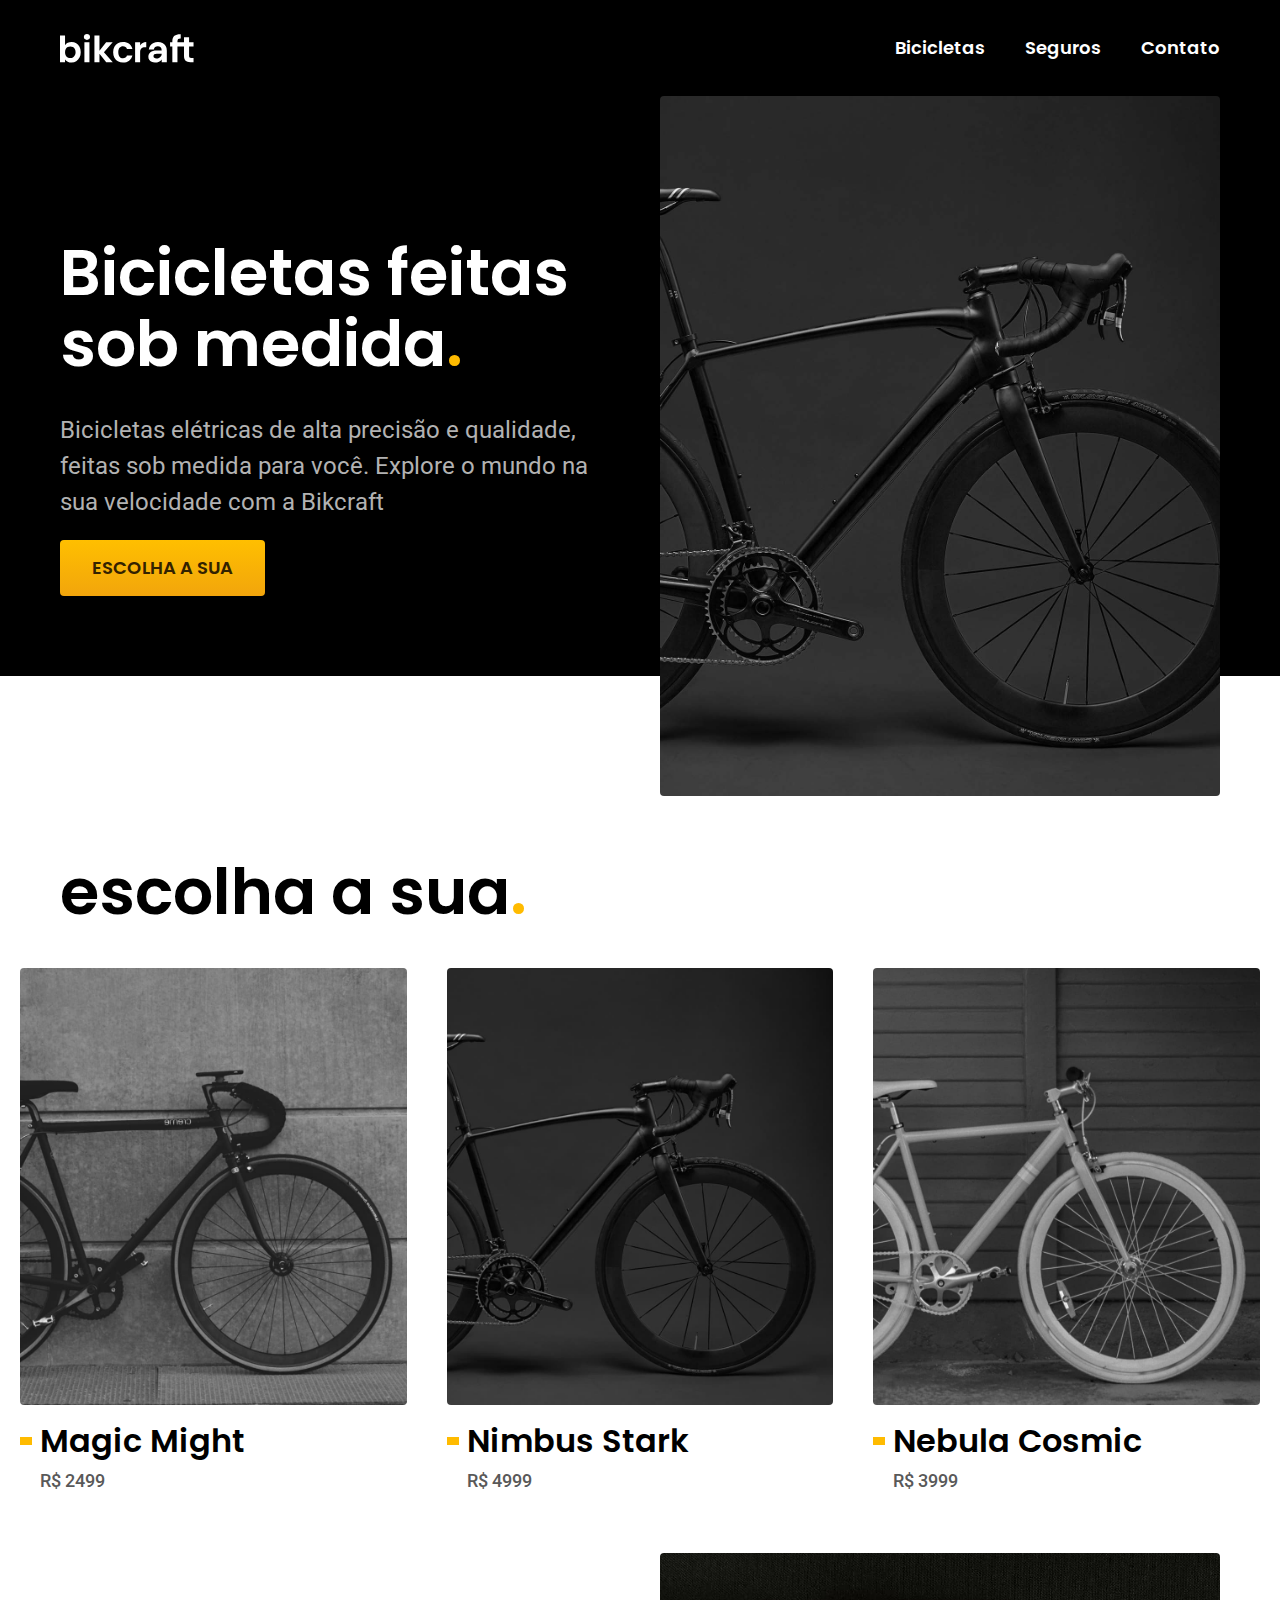
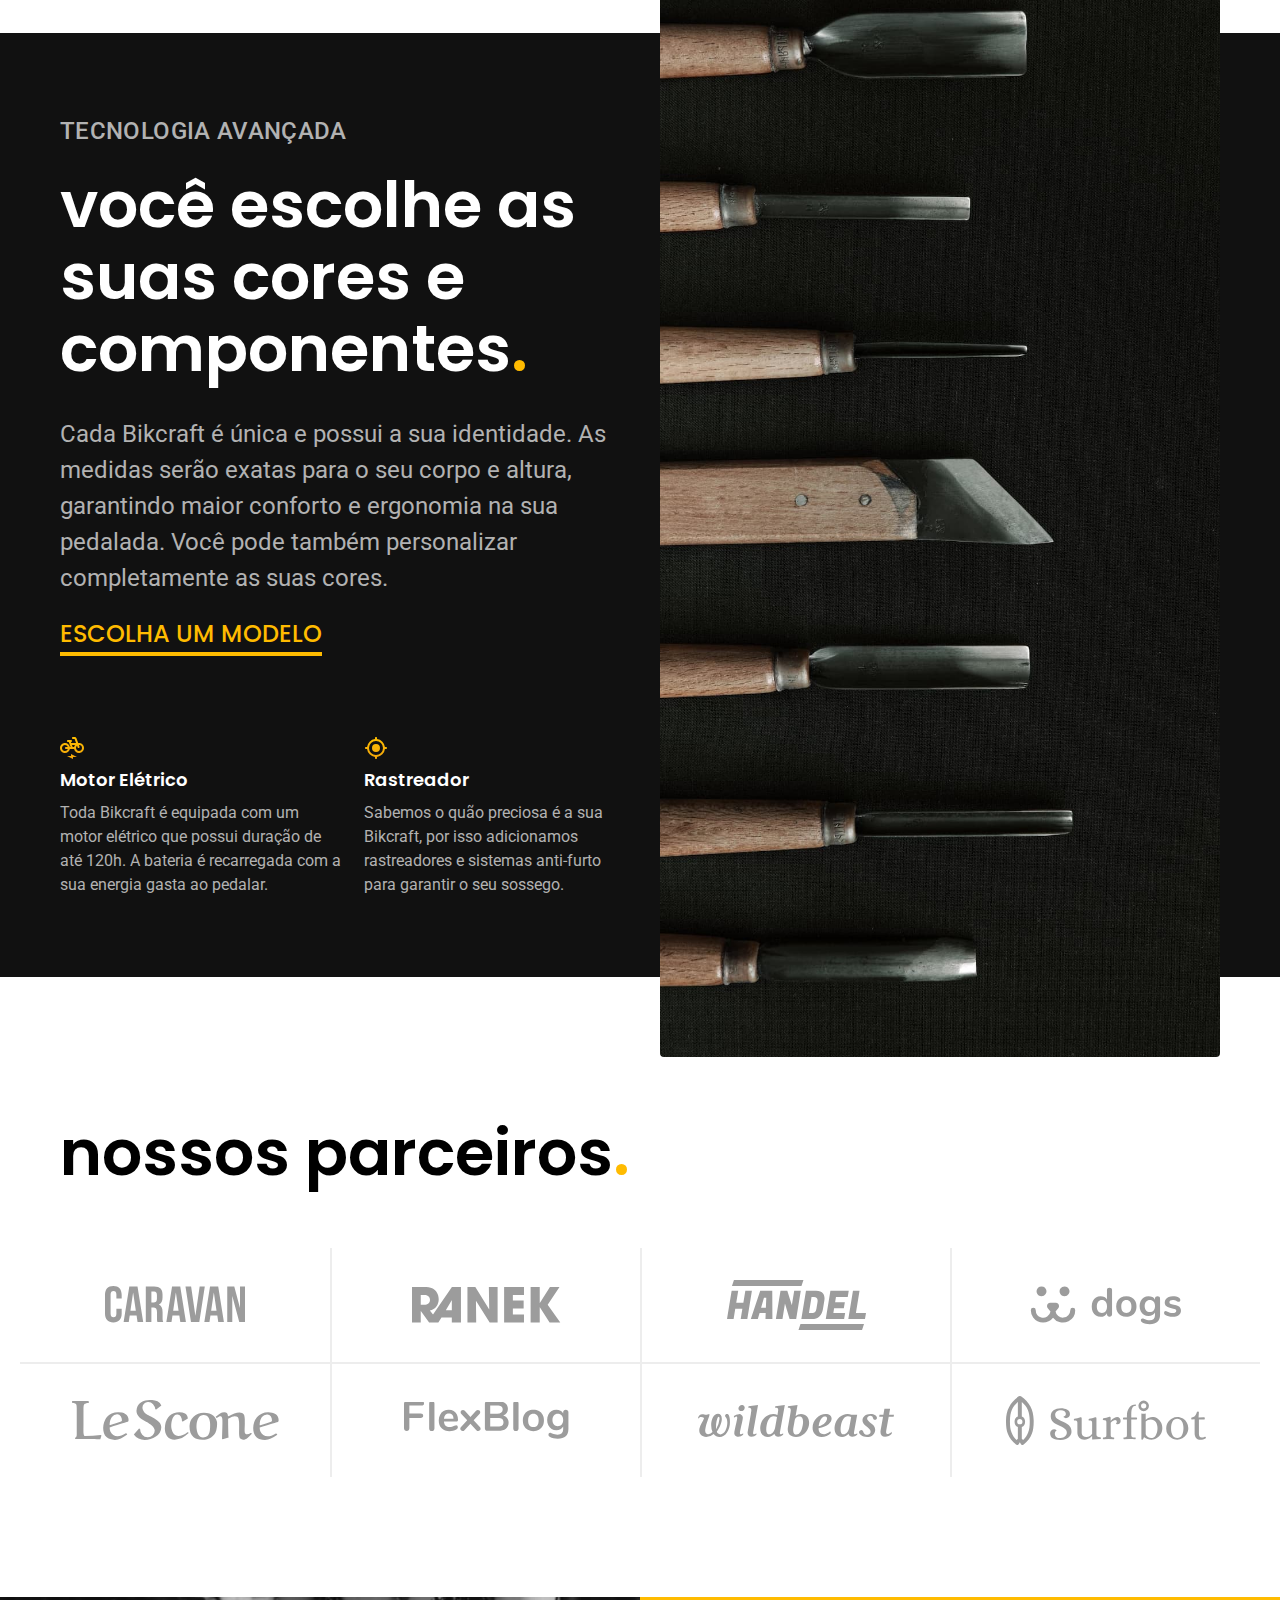
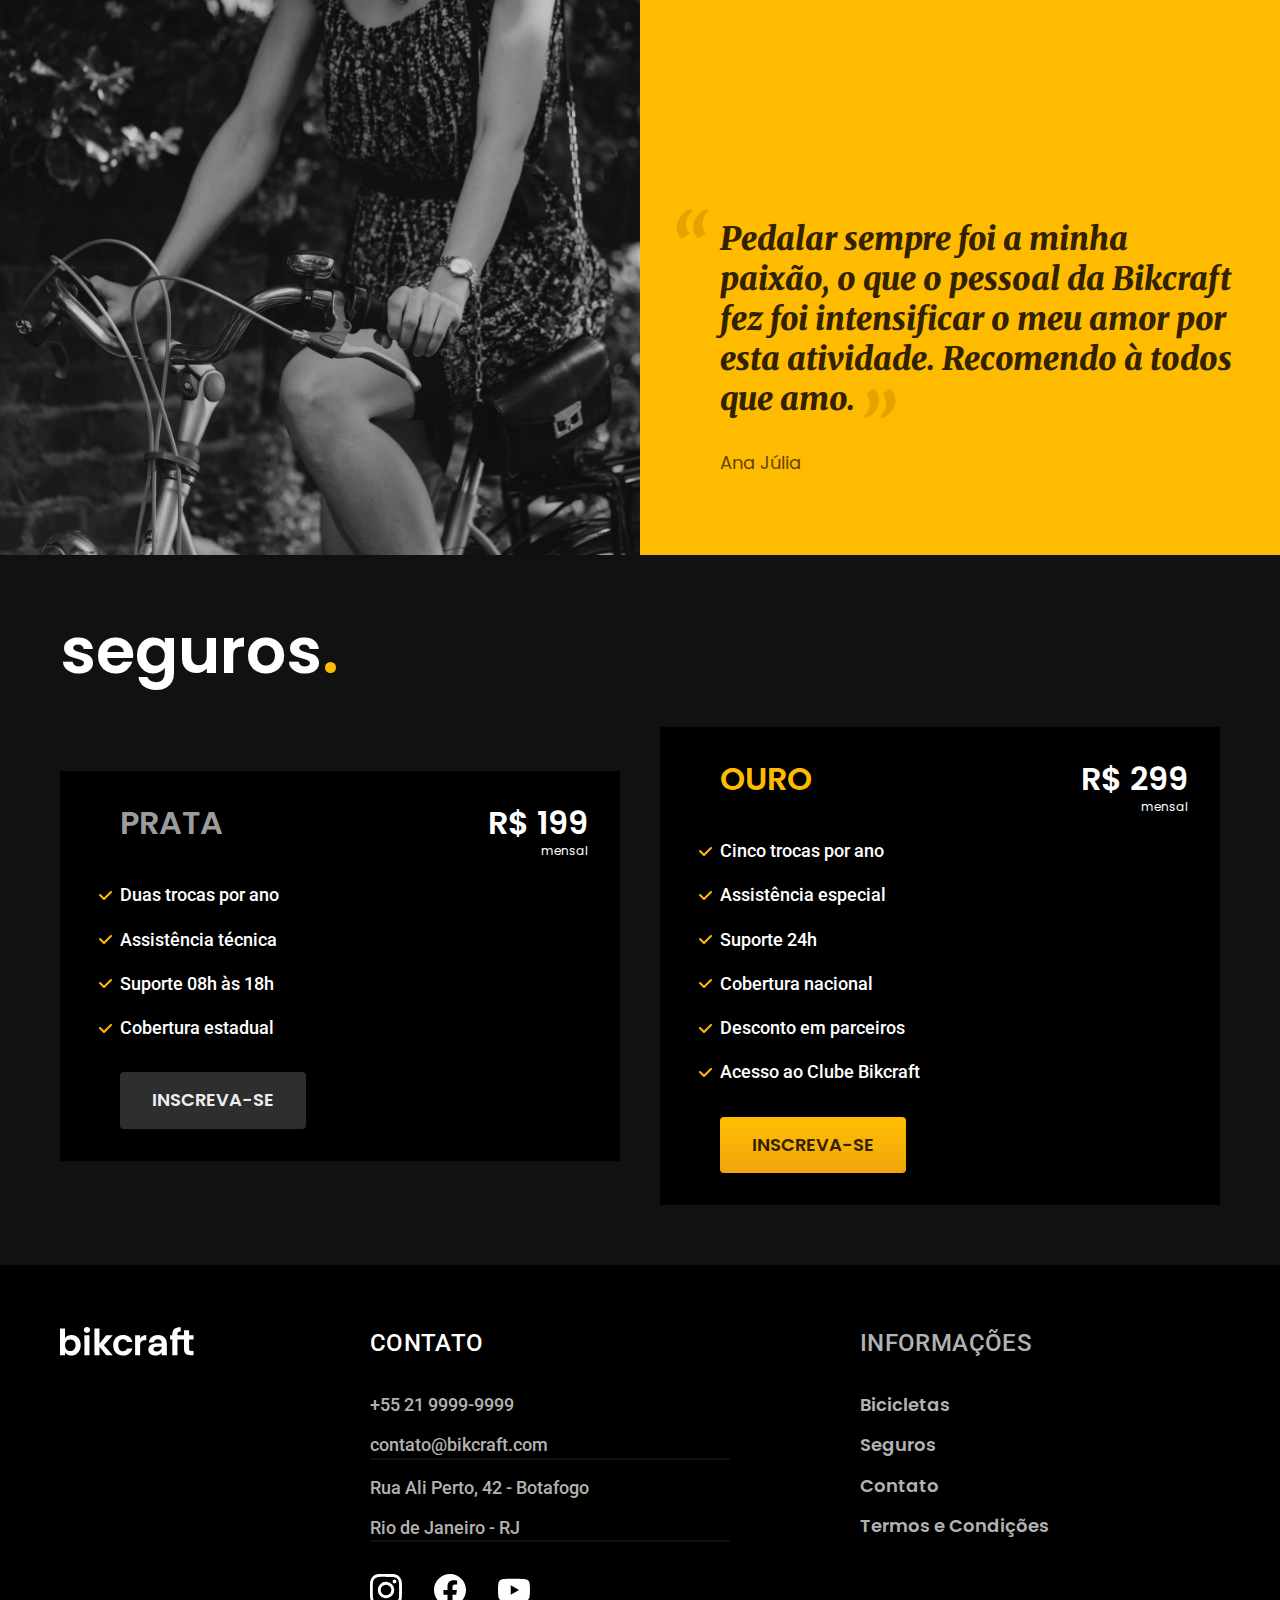
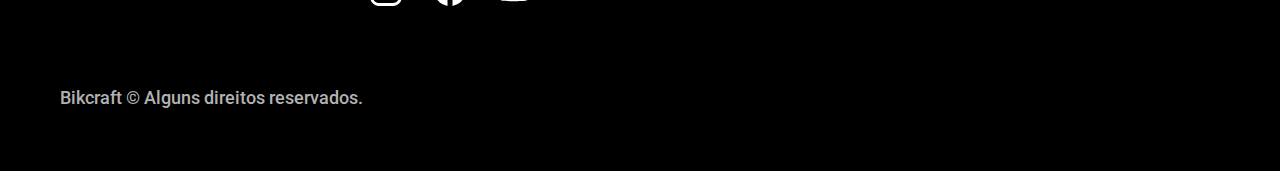
==== index.html @ 01db40fe "Add-footer" ====
<!DOCTYPE html>
<html lang="pt-br">
<head>
    <meta charset="UTF-8">
    <meta http-equiv="X-UA-Compatible" content="IE=edge">
    <meta name="viewport" content="width=device-width, initial-scale=1.0">
    
    <title>Bikcraft - Bicicletas Elétricas</title>

    <link rel="shortcut icon" href="favicon.svg" type="image/x-icon">

    <meta name="description" content="Bicicleta elétrica de alta presisão e qualidade, sob medida para o cliente. explore o mundo na sua velocidade com a Bikcraft">

    <link rel="stylesheet" href="./css/style.css">
    <link rel="stylesheet" href=".css/global/header.css">

    <link rel="preconnect" href="https://fonts.googleapis.com">
    <link rel="preconnect" href="https://fonts.gstatic.com" crossorigin>
    <link href="https://fonts.googleapis.com/css2?family=Merriweather:ital,wght@1,900&family=Poppins:wght@400;600&family=Roboto:wght@400;500&display=swap" rel="stylesheet">

    <link rel="preconnect" href="https://fonts.googleapis.com">
    <link rel="preconnect" href="https://fonts.gstatic.com" crossorigin>
    <link href="https://fonts.googleapis.com/css2?family=Roboto:wght@400;500&display=swap" rel="stylesheet">
</head>
<body>
    <header class="header-bg">
        <div class="header container">
            <a href="./"><img src="img/bikcraft.svg" alt="Bikcraft"></a>
            <nav aria-label="primary">
                <ul class="header-menu font-1-m">
                    <li><a href="#">Bicicletas</a></li>
                    <li><a href="#">Seguros</a></li>
                    <li><a href="#">Contato</a></li>
                </ul>
            </nav>
        </div>
    </header>
    <main class="introduction-bg">
        <div class="introduction container">
            <div class="introduction-content">
                <h1 class="font-1-xxl">Bicicletas feitas sob medida<span>.</span></h1>
                <p class="font-2-l">Bicicletas elétricas de alta precisão e qualidade, feitas sob medida para você. Explore o mundo na sua velocidade com a Bikcraft</p>
                <a class="button" href="#">Escolha a sua</a>
            </div>
            <div class="introduction-img">
                <img src="./img/fotos/introducao.jpg" alt="bicicleta elétrica">
            </div>
        </div>
    </main>

    <article class="bike">
        <h2 class="font-1-xxl container">escolha a sua<span>.</span></h2>

        <ul class="bike-list">
            <li>
                <a href="./bike/magic.html">
                    <img src="./img/bicicletas/magic-home.jpg" alt="Bicicleta preta">
                    <h3 class="font-1-xl">Magic Might</h3>
                    <span class="font-2-m">R$ 2499</span>
                </a>
            </li>
            <li>
                <a href="./bike/nimbus.html">
                    <img src="./img/bicicletas/nimbus-home.jpg" alt="Bicicleta preta">
                    <h3 class="font-1-xl">Nimbus Stark</h3>
                    <span class="font-2-m">R$ 4999</span>
                </a>
            </li>
            <li>
                <a href="./bike/nebula.html">
                    <img src="./img/bicicletas/nebula-home.jpg" alt="Bicicleta preta">
                    <h3 class="font-1-xl">Nebula Cosmic</h3>
                    <span class="font-2-m">R$ 3999</span>
                </a>
            </li>

        </ul>
    </article>

    <article class="technology-bg">
        <div class="technology container">
            <div class="technology-content">
                <span class="font-2-l-b">TECNOLOGIA AVANÇADA</span>
               
                <h2 class="font-1-xxl">você escolhe as suas cores e componentes<span>.</span></h2>
               
                <p class="font-2-l">Cada Bikcraft é única e possui a sua identidade. As medidas serão exatas para o seu corpo e altura, garantindo maior conforto e ergonomia na sua pedalada. Você pode também personalizar completamente as suas cores.</p>
                
                <a  class="link" href="./bike.html">ESCOLHA UM MODELO</a>
            
                
                <div class="technology-advantages">
                    
                    <div>
                        <img src="img/icones/eletrica.svg" alt="">
                        <h3 class="font-1-m">Motor Elétrico</h3>
                        <p class="font-2-s">Toda Bikcraft é equipada com um motor elétrico que possui duração de até 120h. A bateria é recarregada com a sua energia gasta ao pedalar.</p>
                    </div>
                    <div>
                        <img src="img/icones/rastreador.svg" alt="">
                        <h3 class="font-1-m">Rastreador</h3>
                        <p class="font-2-s">Sabemos o quão preciosa é a sua Bikcraft, por isso adicionamos rastreadores e sistemas anti-furto para garantir o seu sossego.</p>
                    </div>
                    
                </div>
                
            </div>

            <div class="technology-img">
                 <img src="./img/fotos/tecnologia.jpg" alt="">
            </div>
        </div>
    </article>

    <section class="partnerships">
        <h2 class="font-1-xxl container">nossos parceiros<span>.</span></h2>
        <ul>
            <li><img src="img/parceiros/caravan.svg" alt="caravan"></li>
            <li><img src="img/parceiros/ranek.svg" alt="ranek"></li>
            <li><img src="img/parceiros/handel.svg" alt="handel"></li>
            <li><img src="img/parceiros/dogs.svg" alt="dogs"></li>
            <li><img src="img/parceiros/lescone.svg" alt="lescone"></li>
            <li><img src="img/parceiros/flexblog.svg" alt="flexblog"></li>
            <li><img src="img/parceiros/wildbeast.svg" alt="wildbeast"></li>
            <li><img src="img/parceiros/surfbot.svg" alt="surfbot"></li>
        </ul>
    </section>

    <section class="testemonial">
        <div class="testemonial-img">
            <img src="./img/fotos/depoimento.jpg" alt="pessoa pedalando uma bicicleta bikcraft">
        </div>
        <div class="testemonial-content">
            <blockquote class="font-1-xl">
                <p>Pedalar sempre foi a minha paixão, o que o pessoal da Bikcraft fez foi intensificar o meu amor por esta atividade. Recomendo à todos que amo.</p>
            </blockquote>
            <span class="font-1-m-b">Ana Júlia</span>
        </div>
    </section>

    <article class="insurance-bg">
        <div class="container insurance">
            <h2 class="font-1-xxl ">seguros<span>.</span></h2>
            <div class="insurance-items">
                <h3 class="font-1-xl">PRATA</h3>
                <span class="font-1-xl">R$ 199 <span class="span-monthly font-1-xs">mensal</span></span>
                
                <ul class="font-2-m">
                    <li>Duas trocas por ano</li>
                    <li>Assistência técnica</li>
                    <li>Suporte 08h às 18h</li>
                    <li>Cobertura estadual</li>
                </ul>
                <a class="button secondary" href="./orcamento.html">INSCREVA-SE</a>
            </div>
            <div class="insurance-items">
                <h3 class="font-1-xl gold">OURO</h3>
                <span class="font-1-xl">R$ 299 <span class="span-monthly font-1-xs">mensal</span></span>
                
                <ul class="font-2-m">
                    <li>Cinco trocas por ano</li>
                    <li>Assistência especial</li>
                    <li>Suporte 24h</li>
                    <li>Cobertura nacional</li>
                    <li>Desconto em parceiros</li>
                    <li>Acesso ao Clube Bikcraft</li>
                </ul>
                <a class="button" href="./orcamento.html">INSCREVA-SE</a>
            </div>
        </div>
    </article>

    <footer class="footer-bg">
        <div class="footer container">
            <img src="./img/bikcraft.svg" alt="bikcraft">
       
            <div class="footer-contact">
                <h3 class="font-2-l-b">CONTATO</h3>
                <ul class="font-2-m">
                    <li><a href="tel:+55 21 9999-9999">+55 21 9999-9999</a></li>
                    <li><a href="mailto">contato@bikcraft.com</a></li>
                    <li>Rua Ali Perto, 42 - Botafogo</li>
                    <li>Rio de Janeiro - RJ</li>
                </ul>
                <div class="footer-networks">
                    <a href="./">
                        <img src="./img/redes/instagram.svg" alt="instagram">
                    </a>
                    <a href="./">
                        <img src="./img/redes/facebook.svg" alt="facebook">
                    </a>
                    <a href="./">
                        <img src="./img/redes/youtube.svg" alt="youtube">
                    </a>
                </div>
            </div>
            <div class="footer-information">
                <h3 class="font-2-l-b">INFORMAÇÕES</h3>
                <nav>
                    <ul class="font-1-m">
                        <li><a href="#">Bicicletas</a></li>
                        <li><a href="#">Seguros</a></li>
                        <li><a href="#">Contato</a></li>
                        <li><a href="#">Termos e Condições</a></li>
                    </ul>
                </nav>
            </div>
            <p class="font-2-m">Bikcraft © Alguns direitos reservados.</p>
        </div>
    </footer>
</body>
</html>
---- css/style.css ----
/*global*/
@import './global/global.css';
@import './global/header.css';
@import './global/footer.css';


/*utilities*/
@import './utilities/components.css';
@import './utilities/typography.css';
@import './utilities/color.css';

/*Home*/
@import './home/introduction.css';
@import './home/technology.css';
@import './home/partnerships.css';
@import './home/testemonial.css';

/*Bike list*/
@import './bike/bike-list.css';

/*Seguros*/
@import './insurance/insurance.css';
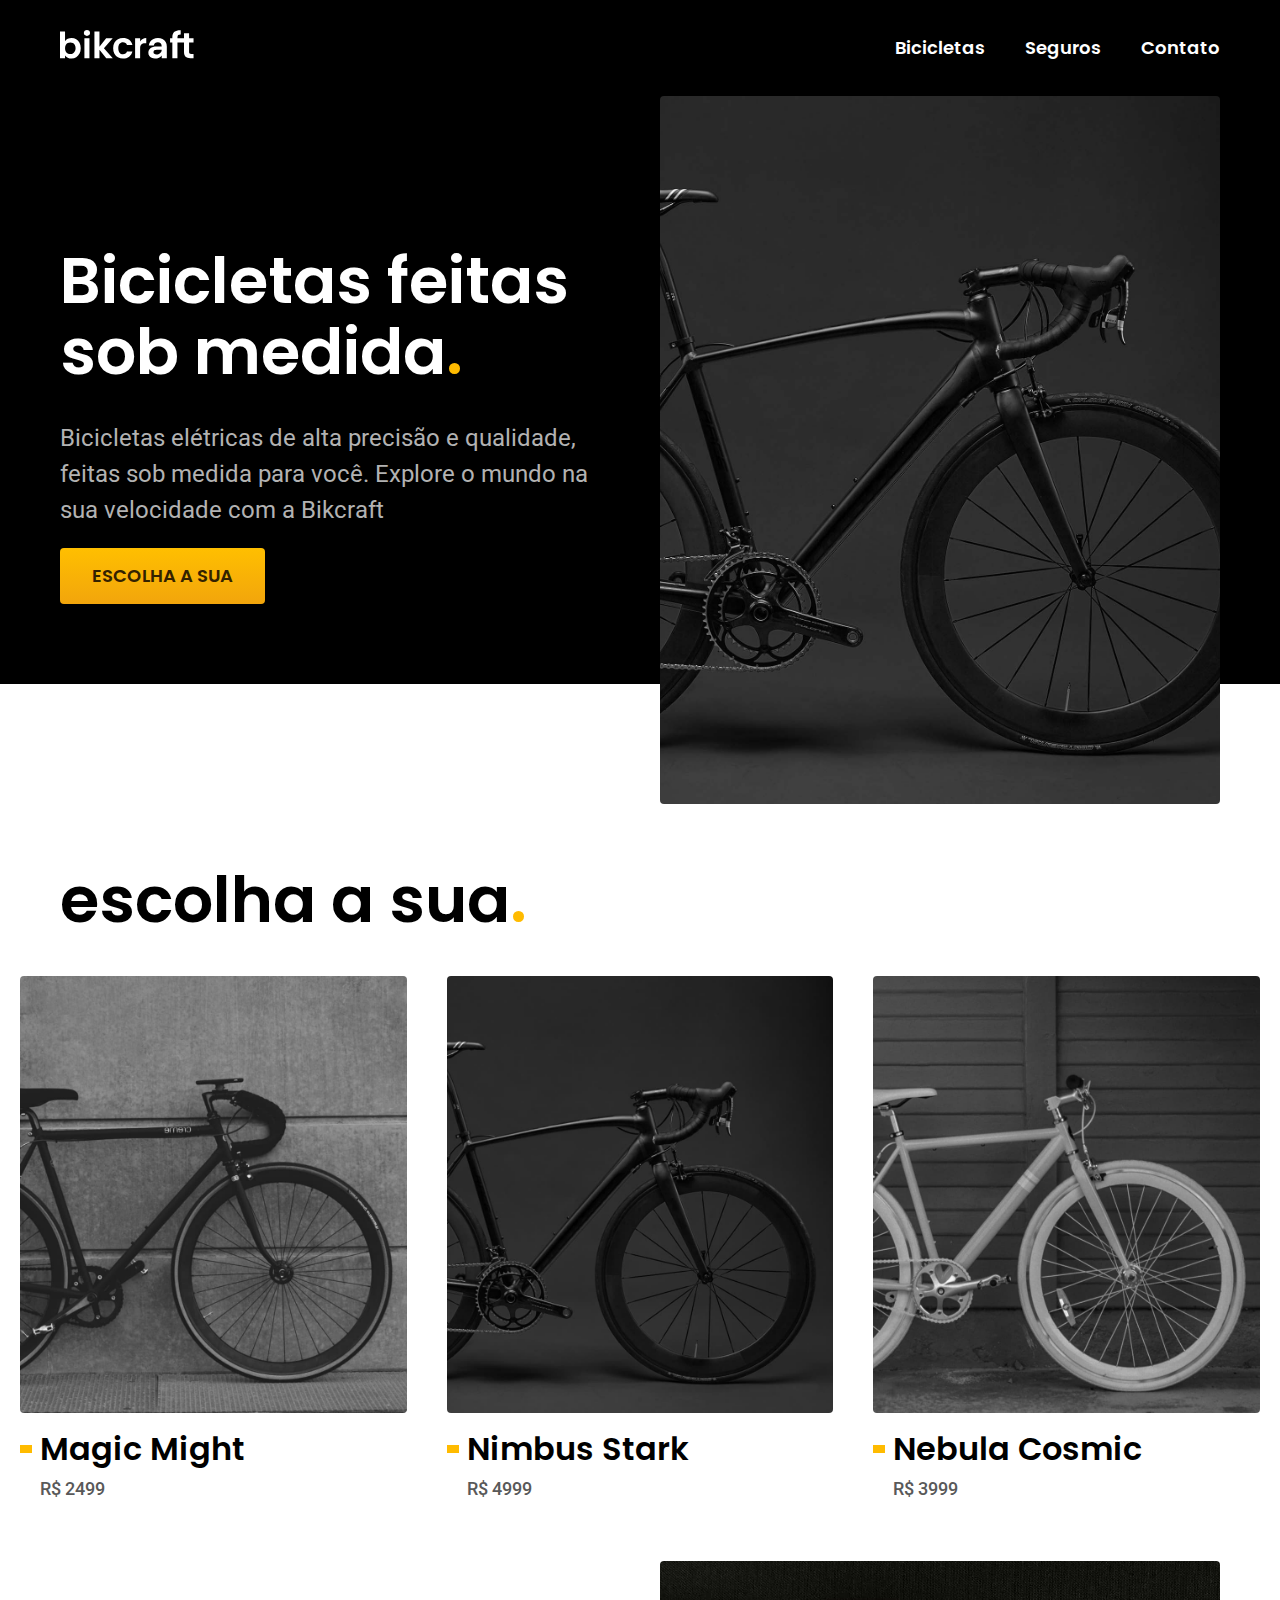
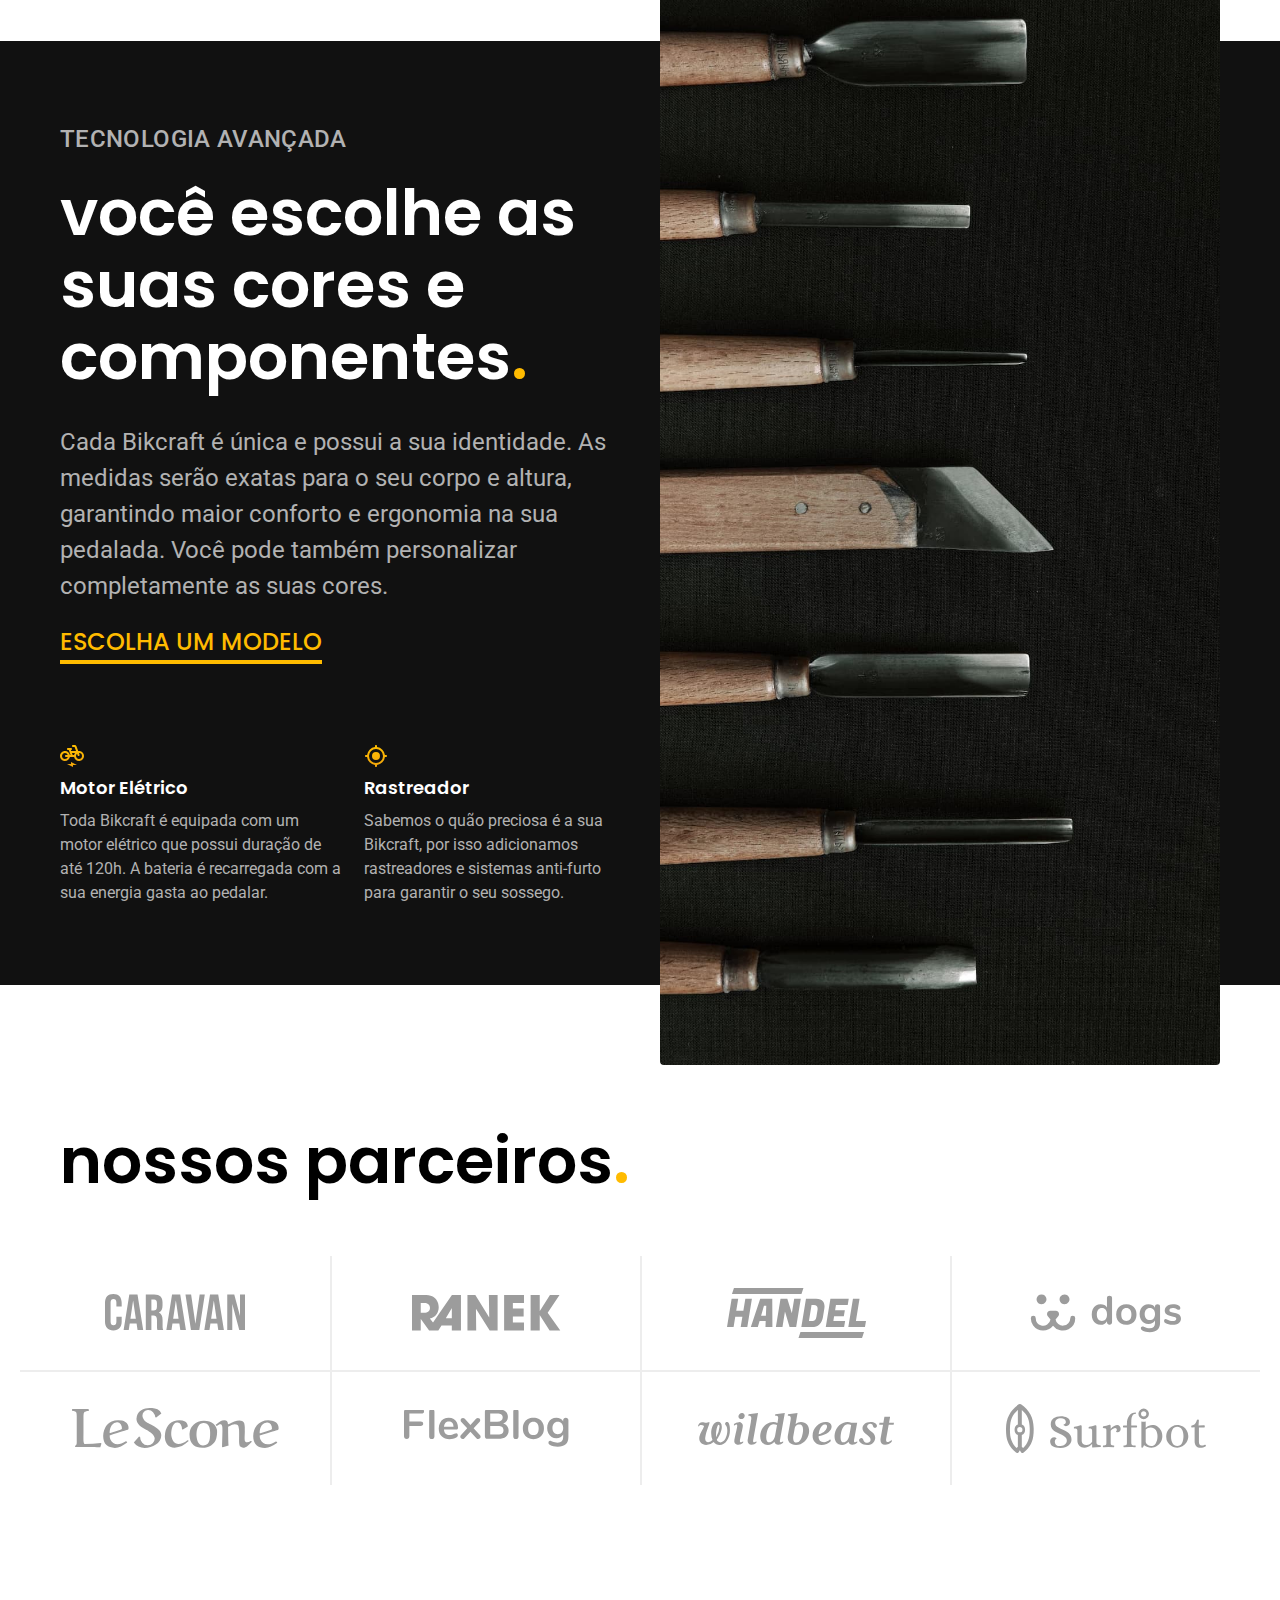
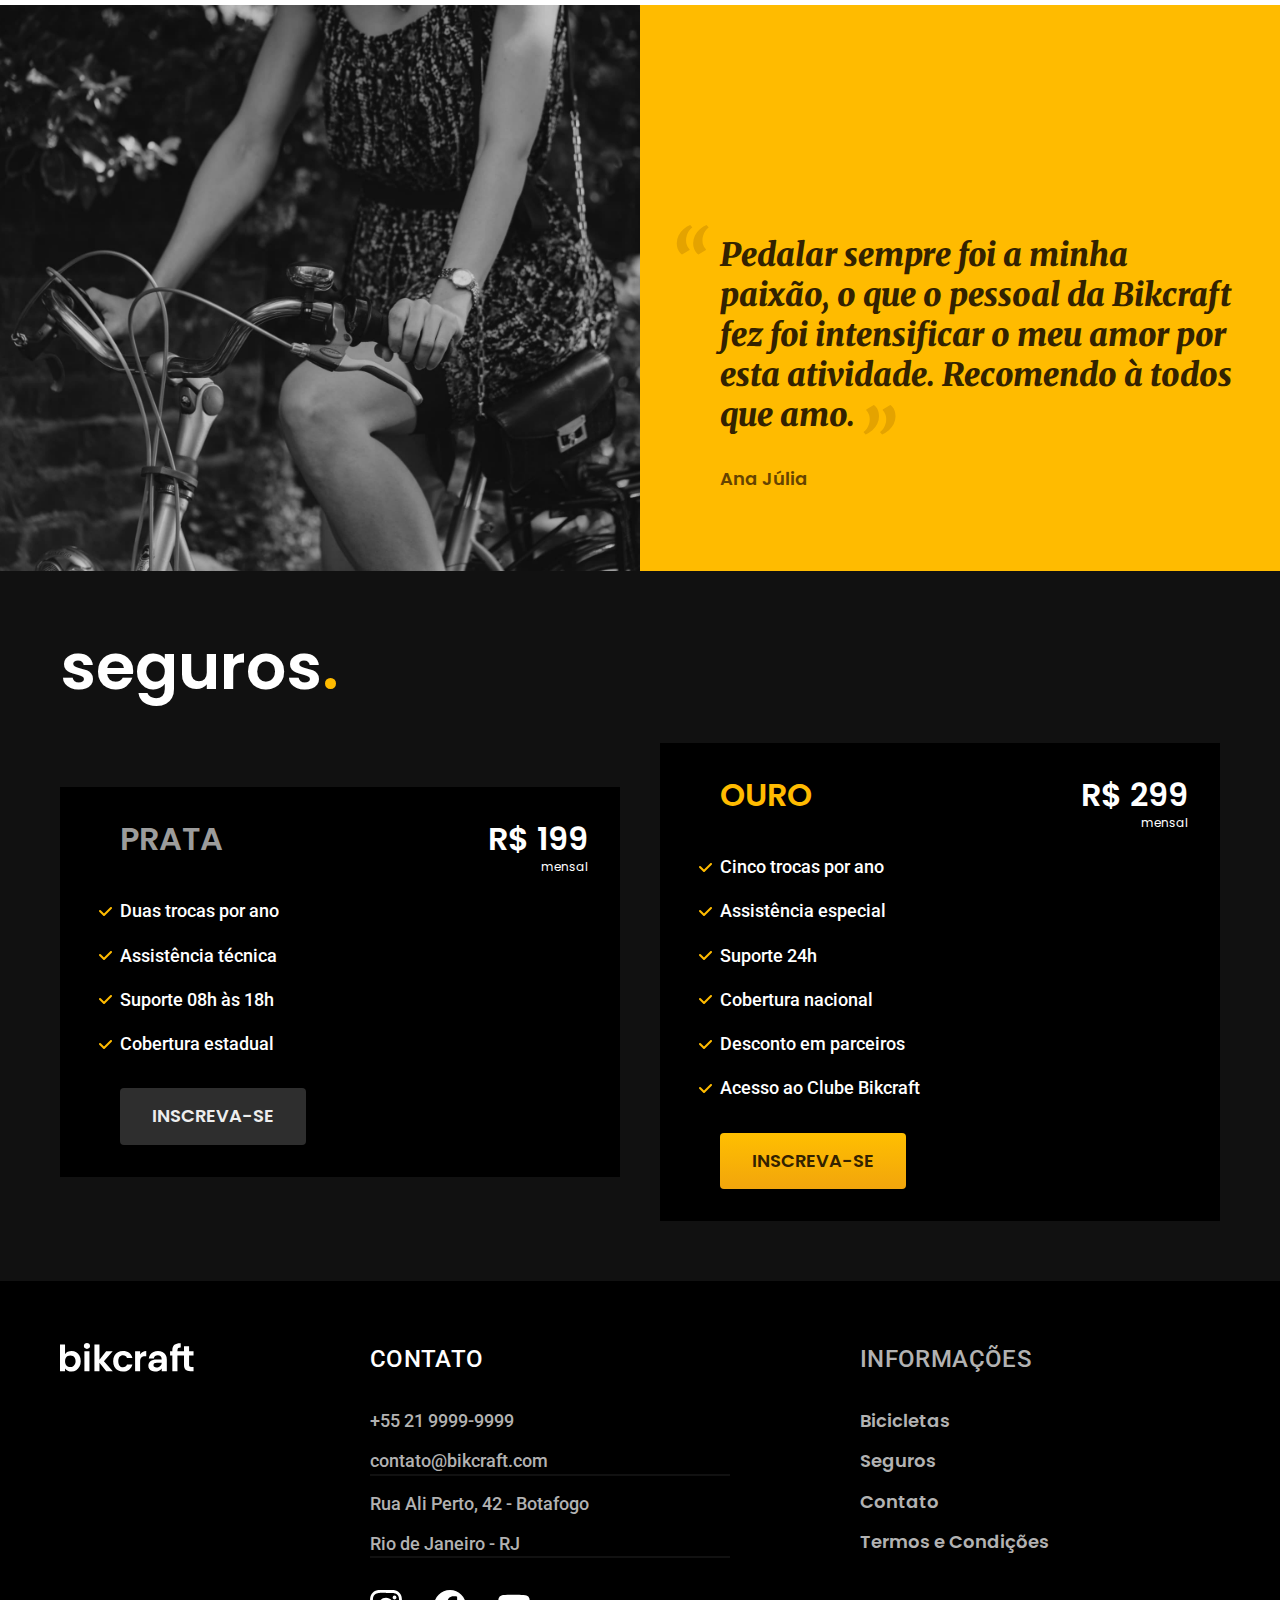
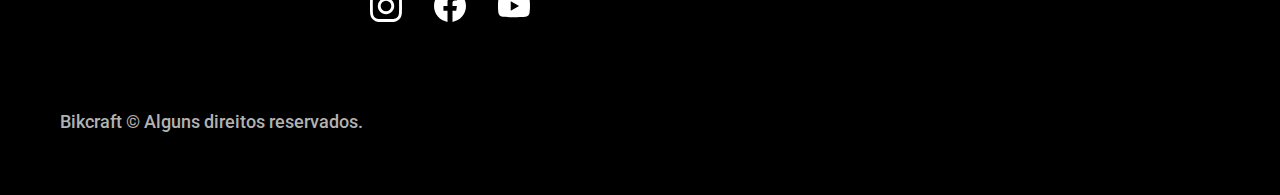
==== commit 5ab4c794: "Add-page-insurance" ====
--- a/index.html
+++ b/index.html
@@ -28,8 +28,8 @@
             <a href="./"><img src="img/bikcraft.svg" alt="Bikcraft"></a>
             <nav aria-label="primary">
                 <ul class="header-menu font-1-m">
-                    <li><a href="#">Bicicletas</a></li>
-                    <li><a href="#">Seguros</a></li>
+                    <li><a href="./bikes.html">Bicicletas</a></li>
+                    <li><a href="./insurance.html">Seguros</a></li>
                     <li><a href="#">Contato</a></li>
                 </ul>
             </nav>
@@ -198,10 +198,10 @@
                 <h3 class="font-2-l-b">INFORMAÇÕES</h3>
                 <nav>
                     <ul class="font-1-m">
-                        <li><a href="#">Bicicletas</a></li>
-                        <li><a href="#">Seguros</a></li>
+                        <li><a href="./bikes.html">Bicicletas</a></li>
+                        <li><a href="./insurance.html">Seguros</a></li>
                         <li><a href="#">Contato</a></li>
-                        <li><a href="#">Termos e Condições</a></li>
+                        <li><a href="./terms.html">Termos e Condições</a></li>
                     </ul>
                 </nav>
             </div>
--- a/css/style.css
+++ b/css/style.css
@@ -17,6 +17,12 @@
 
 /*Bike list*/
 @import './bike/bike-list.css';
+@import './bike/bikes.css';
 
 /*Seguros*/
-@import './insurance/insurance.css';+@import './insurance/insurance.css';
+@import './insurance/benefits.css';
+@import './insurance/questions.css';
+
+/*Termos e condições*/
+@import './terms/terms.css';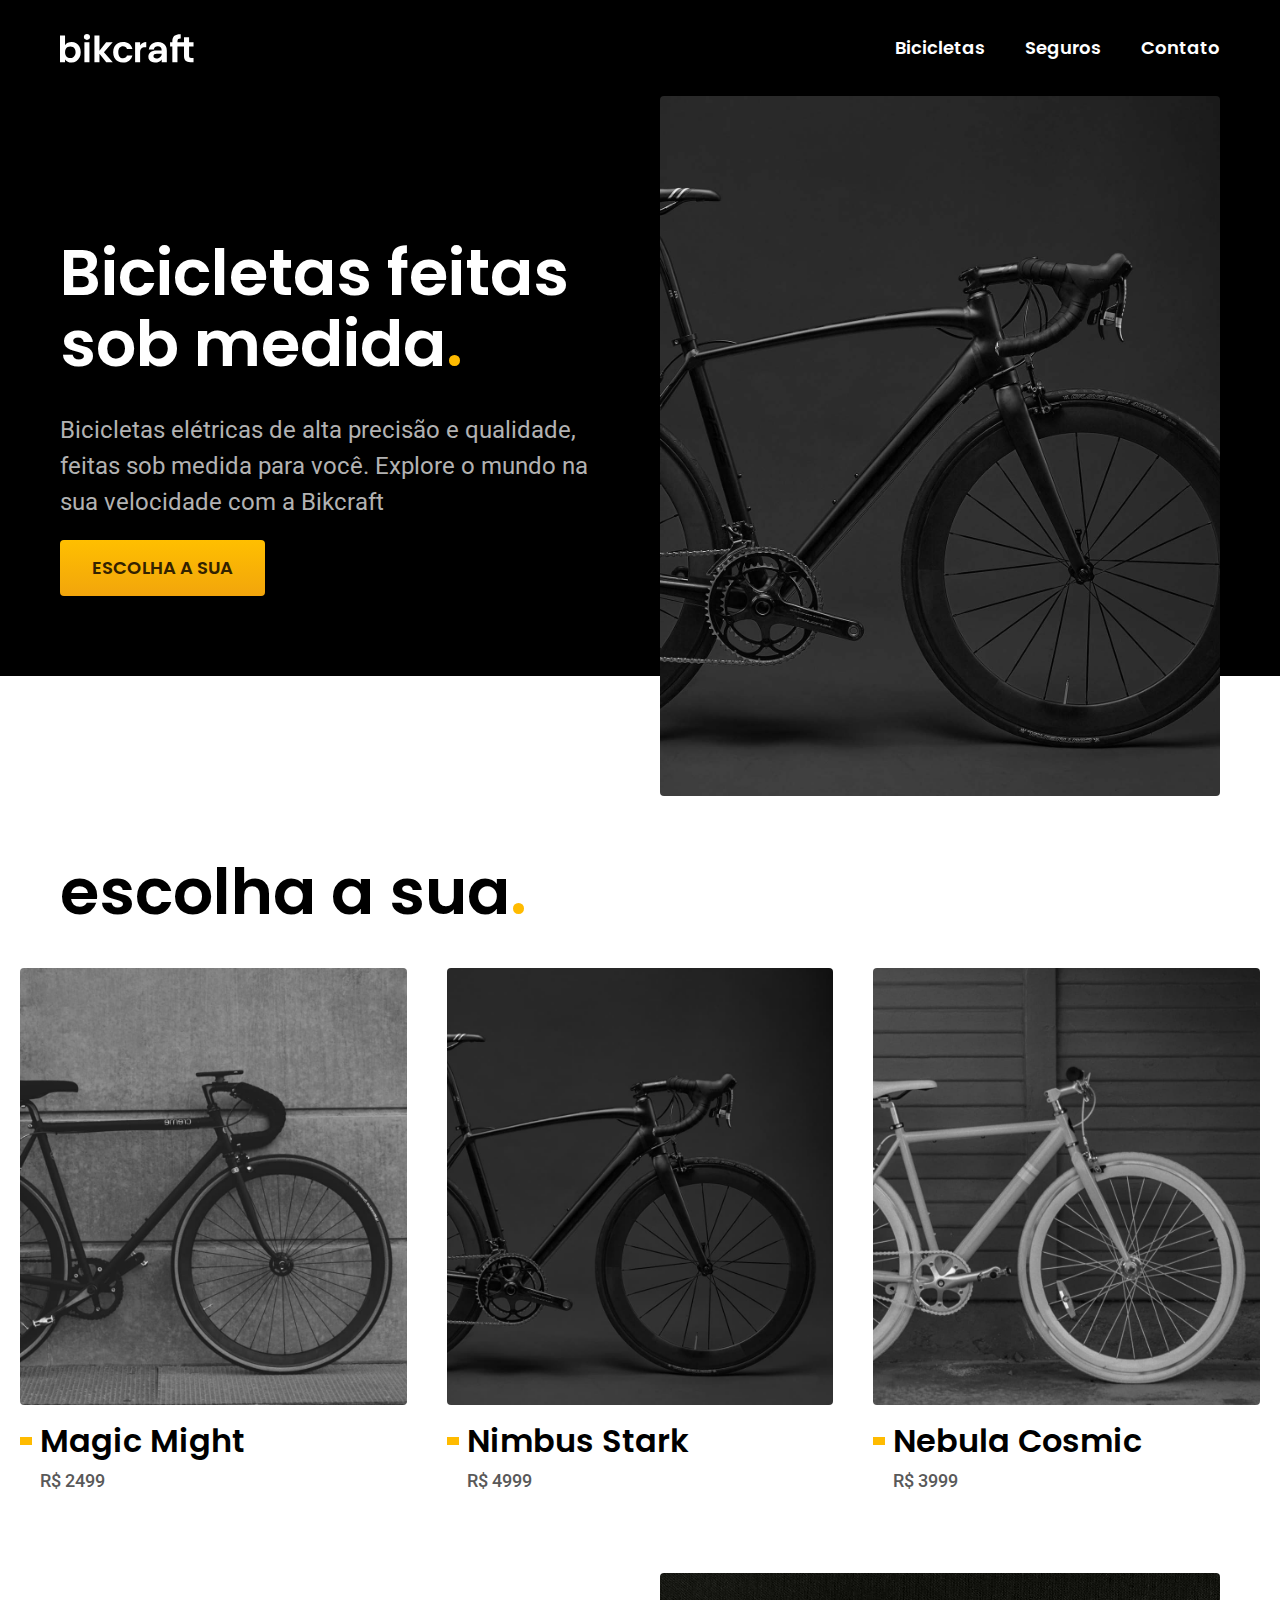
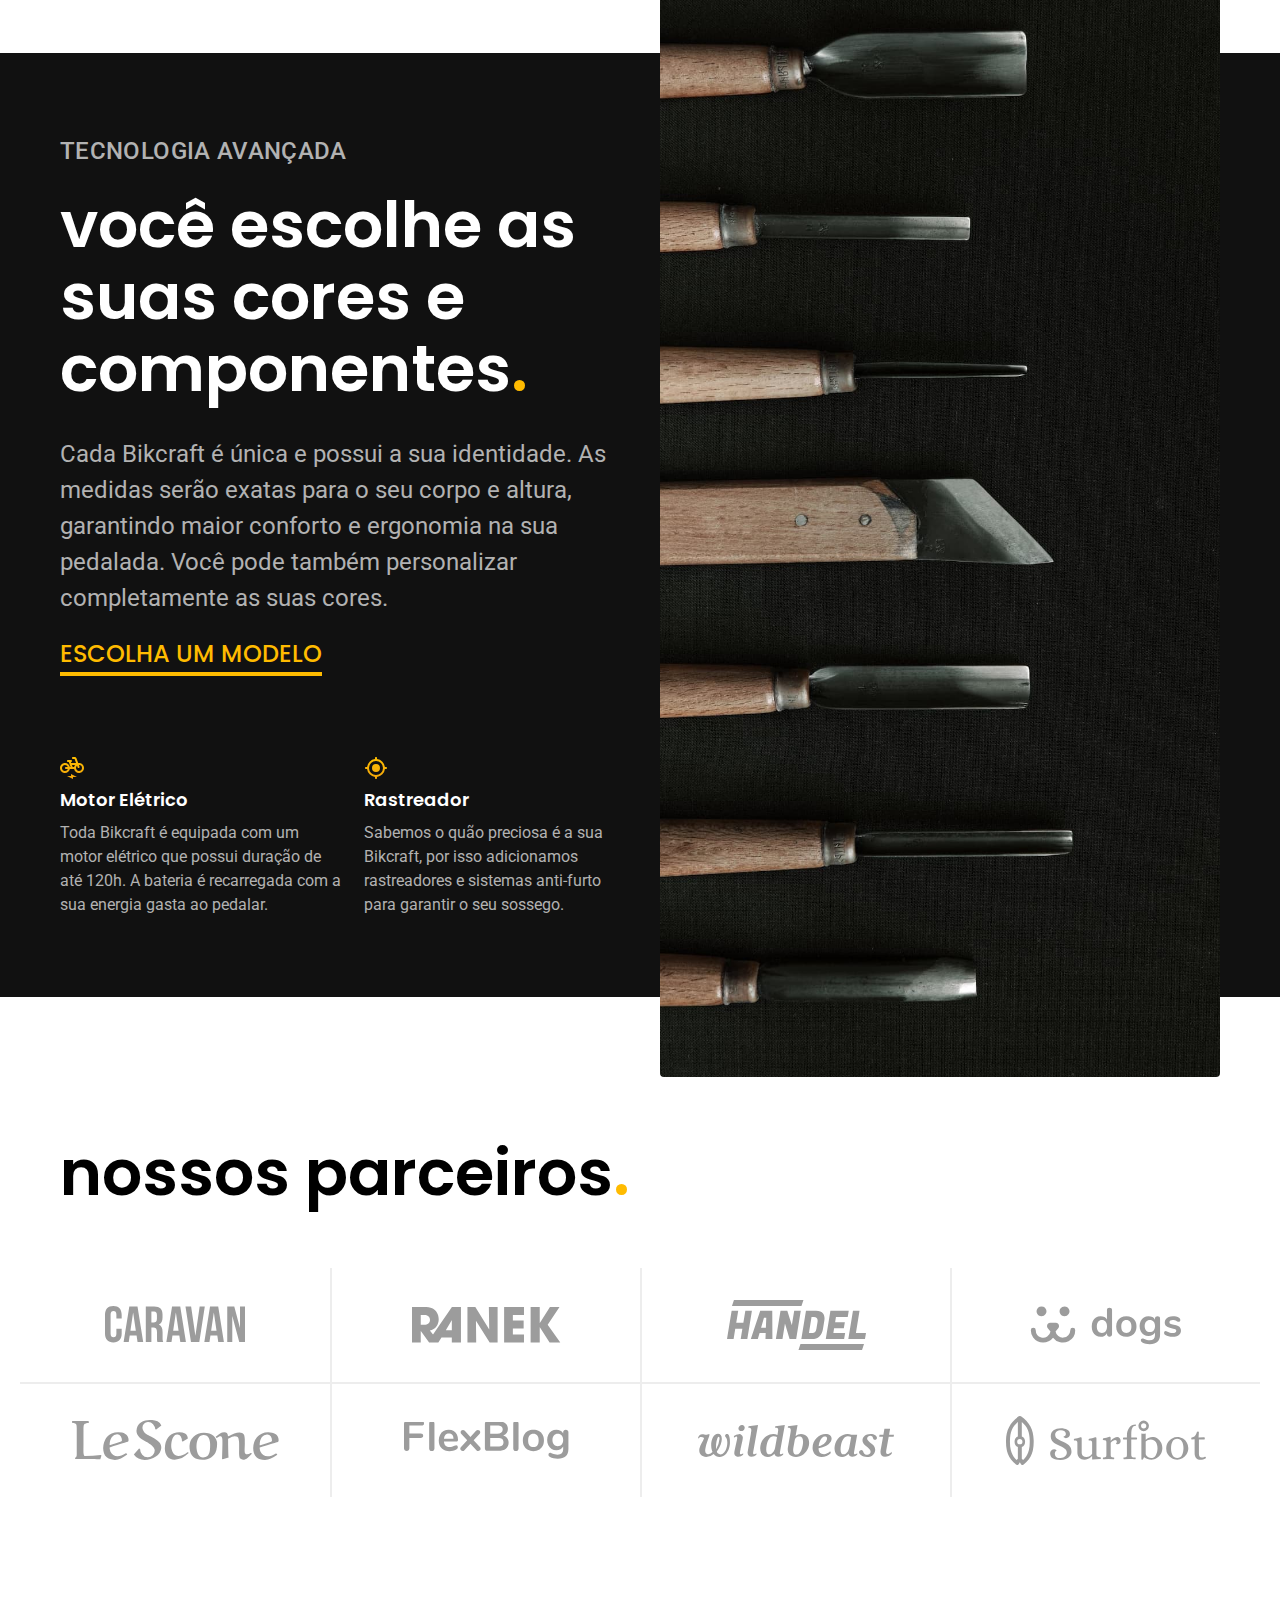
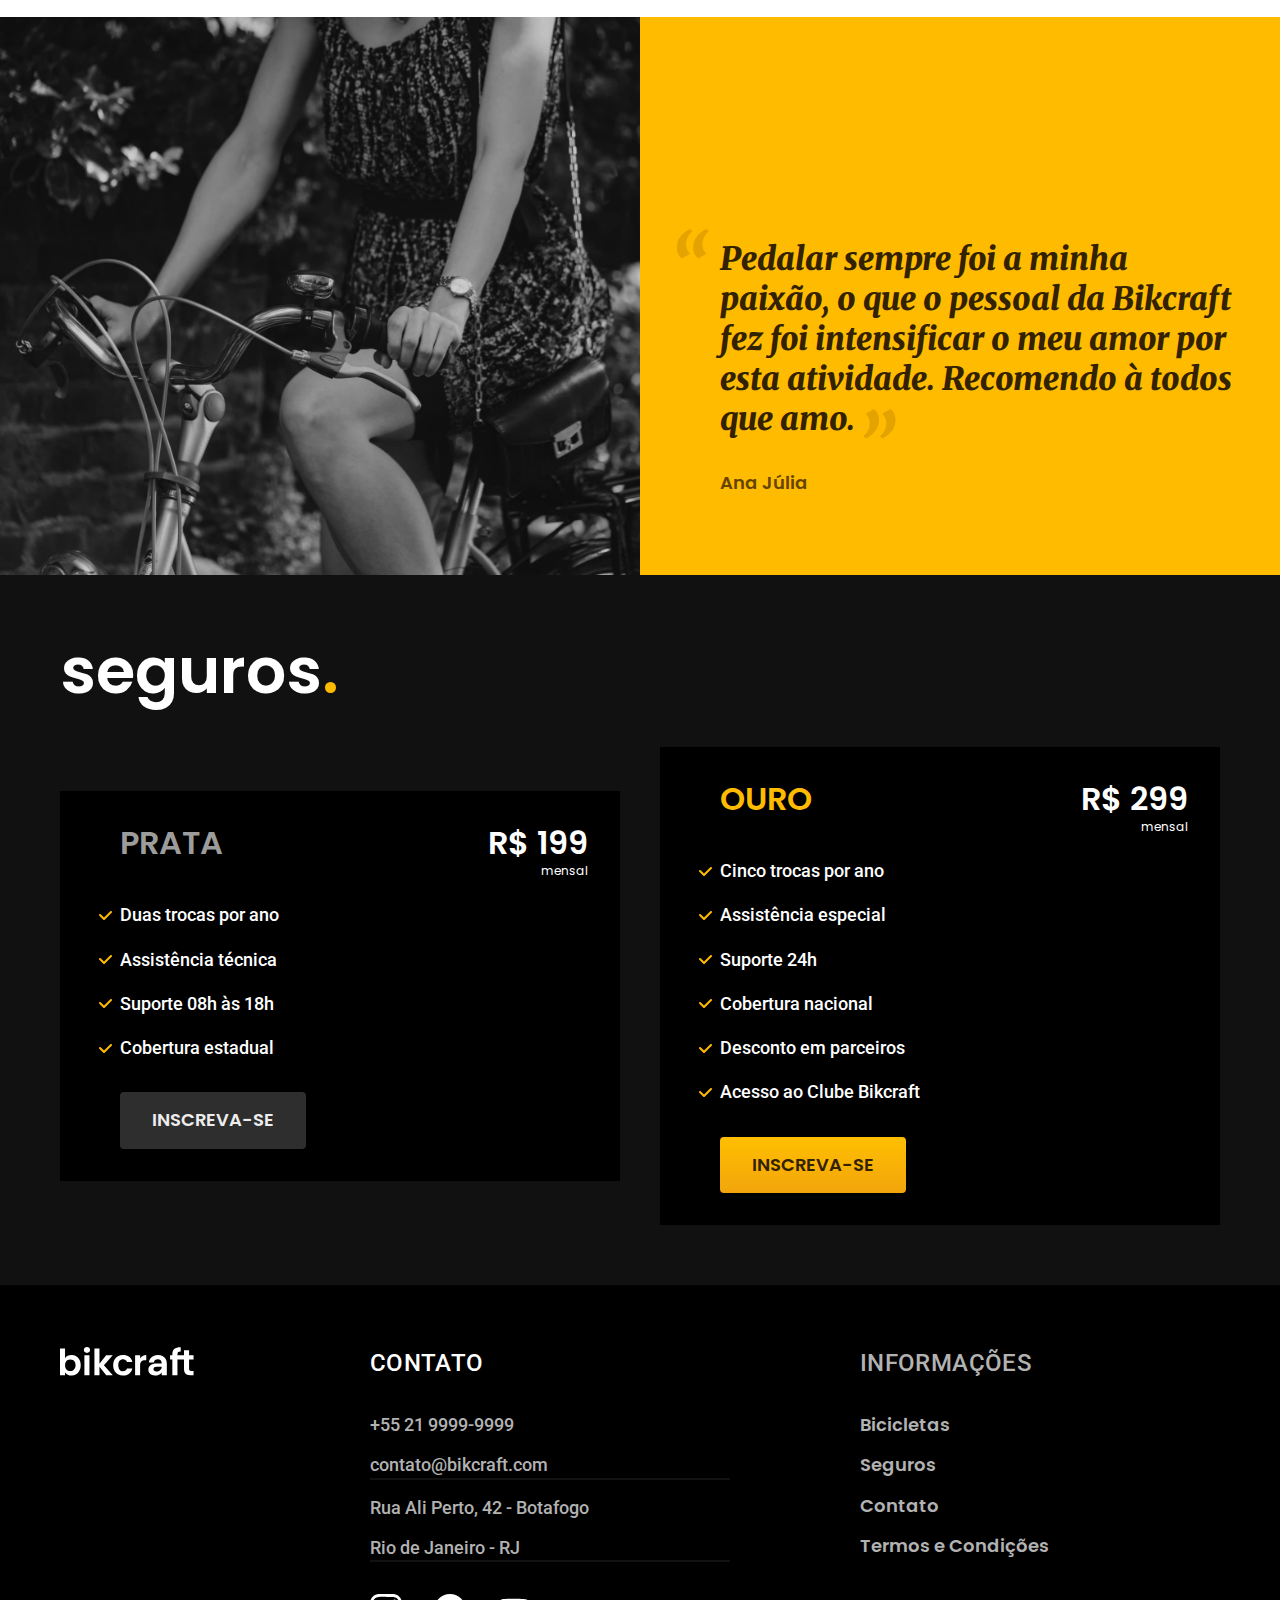
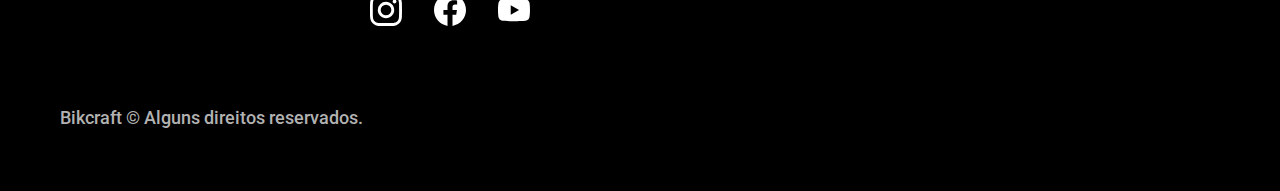
==== commit 63d8ddeb: "Add-pages-bikes" ====
--- a/index.html
+++ b/index.html
@@ -35,12 +35,13 @@
             </nav>
         </div>
     </header>
+    
     <main class="introduction-bg">
         <div class="introduction container">
             <div class="introduction-content">
                 <h1 class="font-1-xxl">Bicicletas feitas sob medida<span>.</span></h1>
                 <p class="font-2-l">Bicicletas elétricas de alta precisão e qualidade, feitas sob medida para você. Explore o mundo na sua velocidade com a Bikcraft</p>
-                <a class="button" href="#">Escolha a sua</a>
+                <a class="button" href="./bikes.html">Escolha a sua</a>
             </div>
             <div class="introduction-img">
                 <img src="./img/fotos/introducao.jpg" alt="bicicleta elétrica">
@@ -53,21 +54,21 @@
 
         <ul class="bike-list">
             <li>
-                <a href="./bike/magic.html">
+                <a href="./page-bikes/magic.html">
                     <img src="./img/bicicletas/magic-home.jpg" alt="Bicicleta preta">
                     <h3 class="font-1-xl">Magic Might</h3>
                     <span class="font-2-m">R$ 2499</span>
                 </a>
             </li>
             <li>
-                <a href="./bike/nimbus.html">
+                <a href="./page-bikes/nimbus.html">
                     <img src="./img/bicicletas/nimbus-home.jpg" alt="Bicicleta preta">
                     <h3 class="font-1-xl">Nimbus Stark</h3>
                     <span class="font-2-m">R$ 4999</span>
                 </a>
             </li>
             <li>
-                <a href="./bike/nebula.html">
+                <a href="./page-bikes/nebula.html">
                     <img src="./img/bicicletas/nebula-home.jpg" alt="Bicicleta preta">
                     <h3 class="font-1-xl">Nebula Cosmic</h3>
                     <span class="font-2-m">R$ 3999</span>
@@ -86,7 +87,7 @@
                
                 <p class="font-2-l">Cada Bikcraft é única e possui a sua identidade. As medidas serão exatas para o seu corpo e altura, garantindo maior conforto e ergonomia na sua pedalada. Você pode também personalizar completamente as suas cores.</p>
                 
-                <a  class="link" href="./bike.html">ESCOLHA UM MODELO</a>
+                <a  class="link" href="./bikes.html">ESCOLHA UM MODELO</a>
             
                 
                 <div class="technology-advantages">
--- a/css/style.css
+++ b/css/style.css
@@ -15,14 +15,17 @@
 @import './home/partnerships.css';
 @import './home/testemonial.css';
 
-/*Bike list*/
+/*Bike-list*/
 @import './bike/bike-list.css';
 @import './bike/bikes.css';
+
+/*Page-bikes*/
+@import '../css/page-bikes/page-bike.css';
 
 /*Seguros*/
 @import './insurance/insurance.css';
 @import './insurance/benefits.css';
 @import './insurance/questions.css';
 
-/*Termos e condições*/
+/*Terms and conditions*/
 @import './terms/terms.css';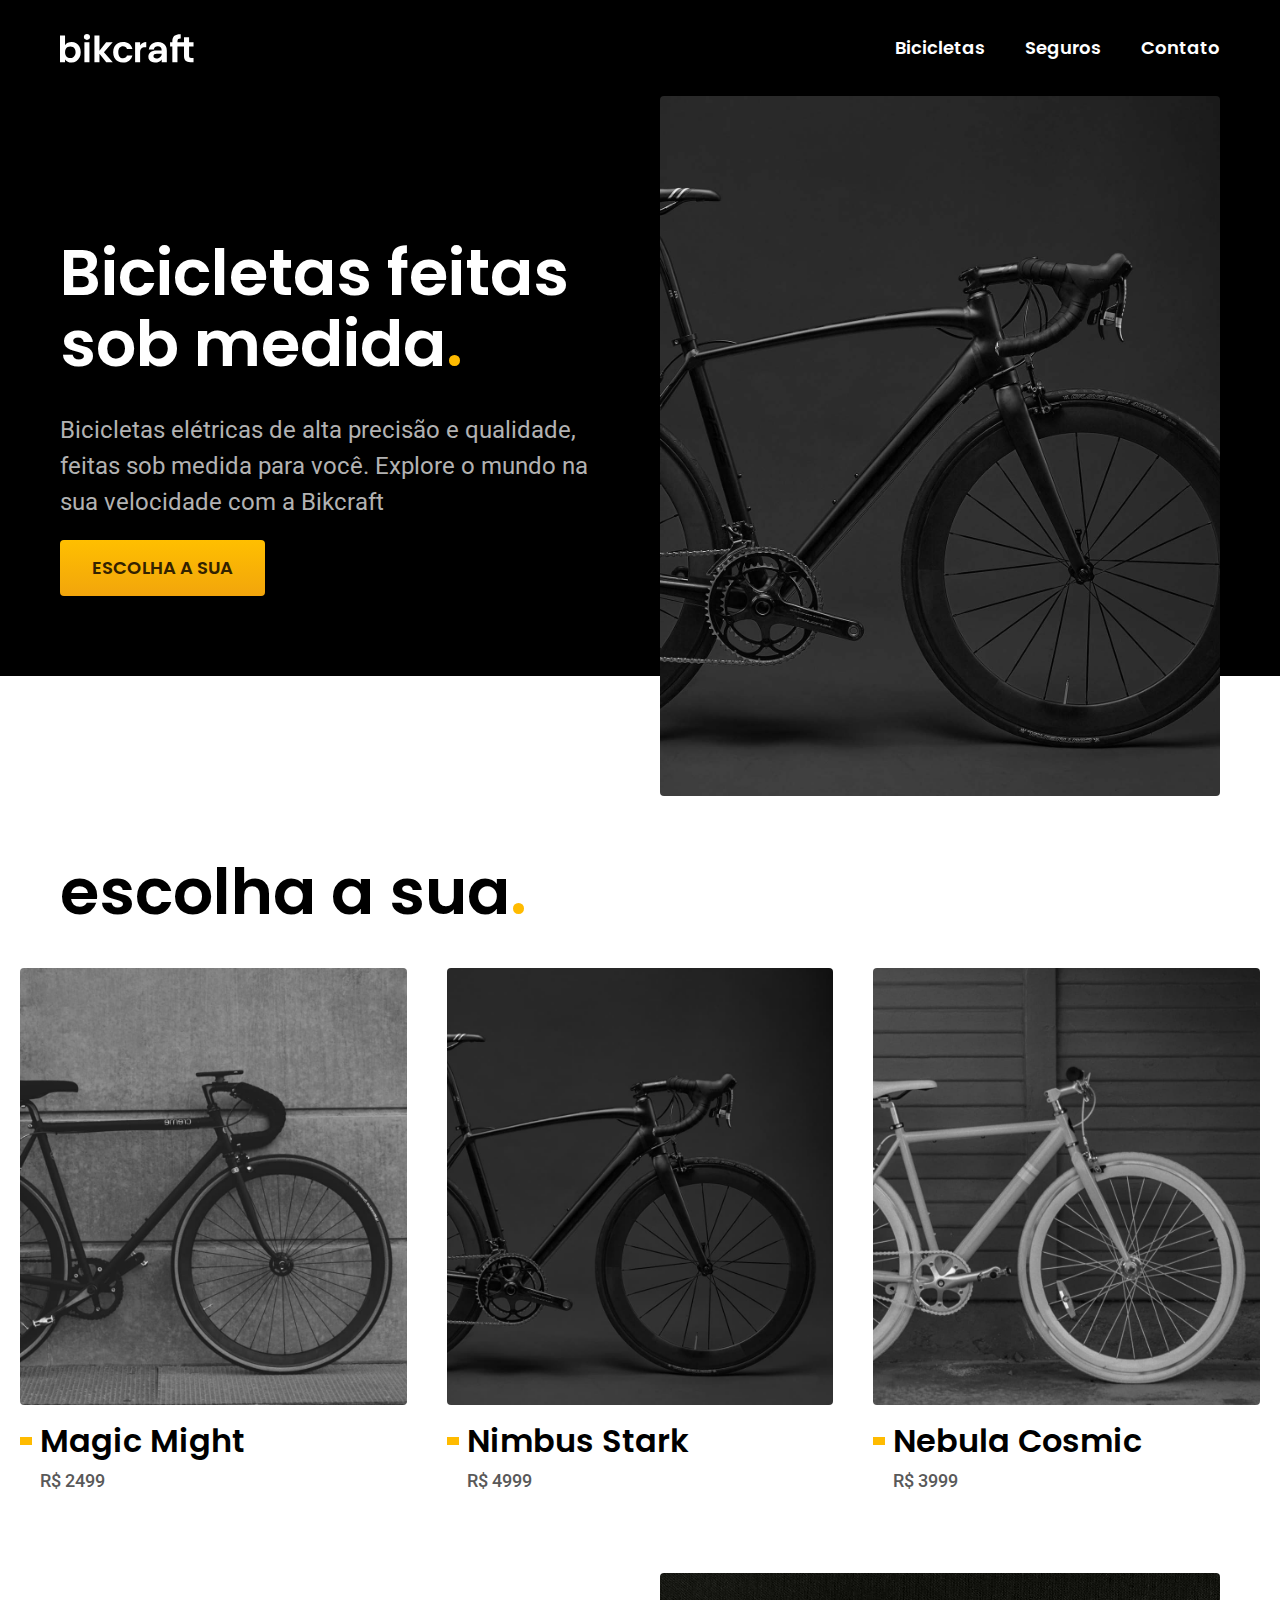
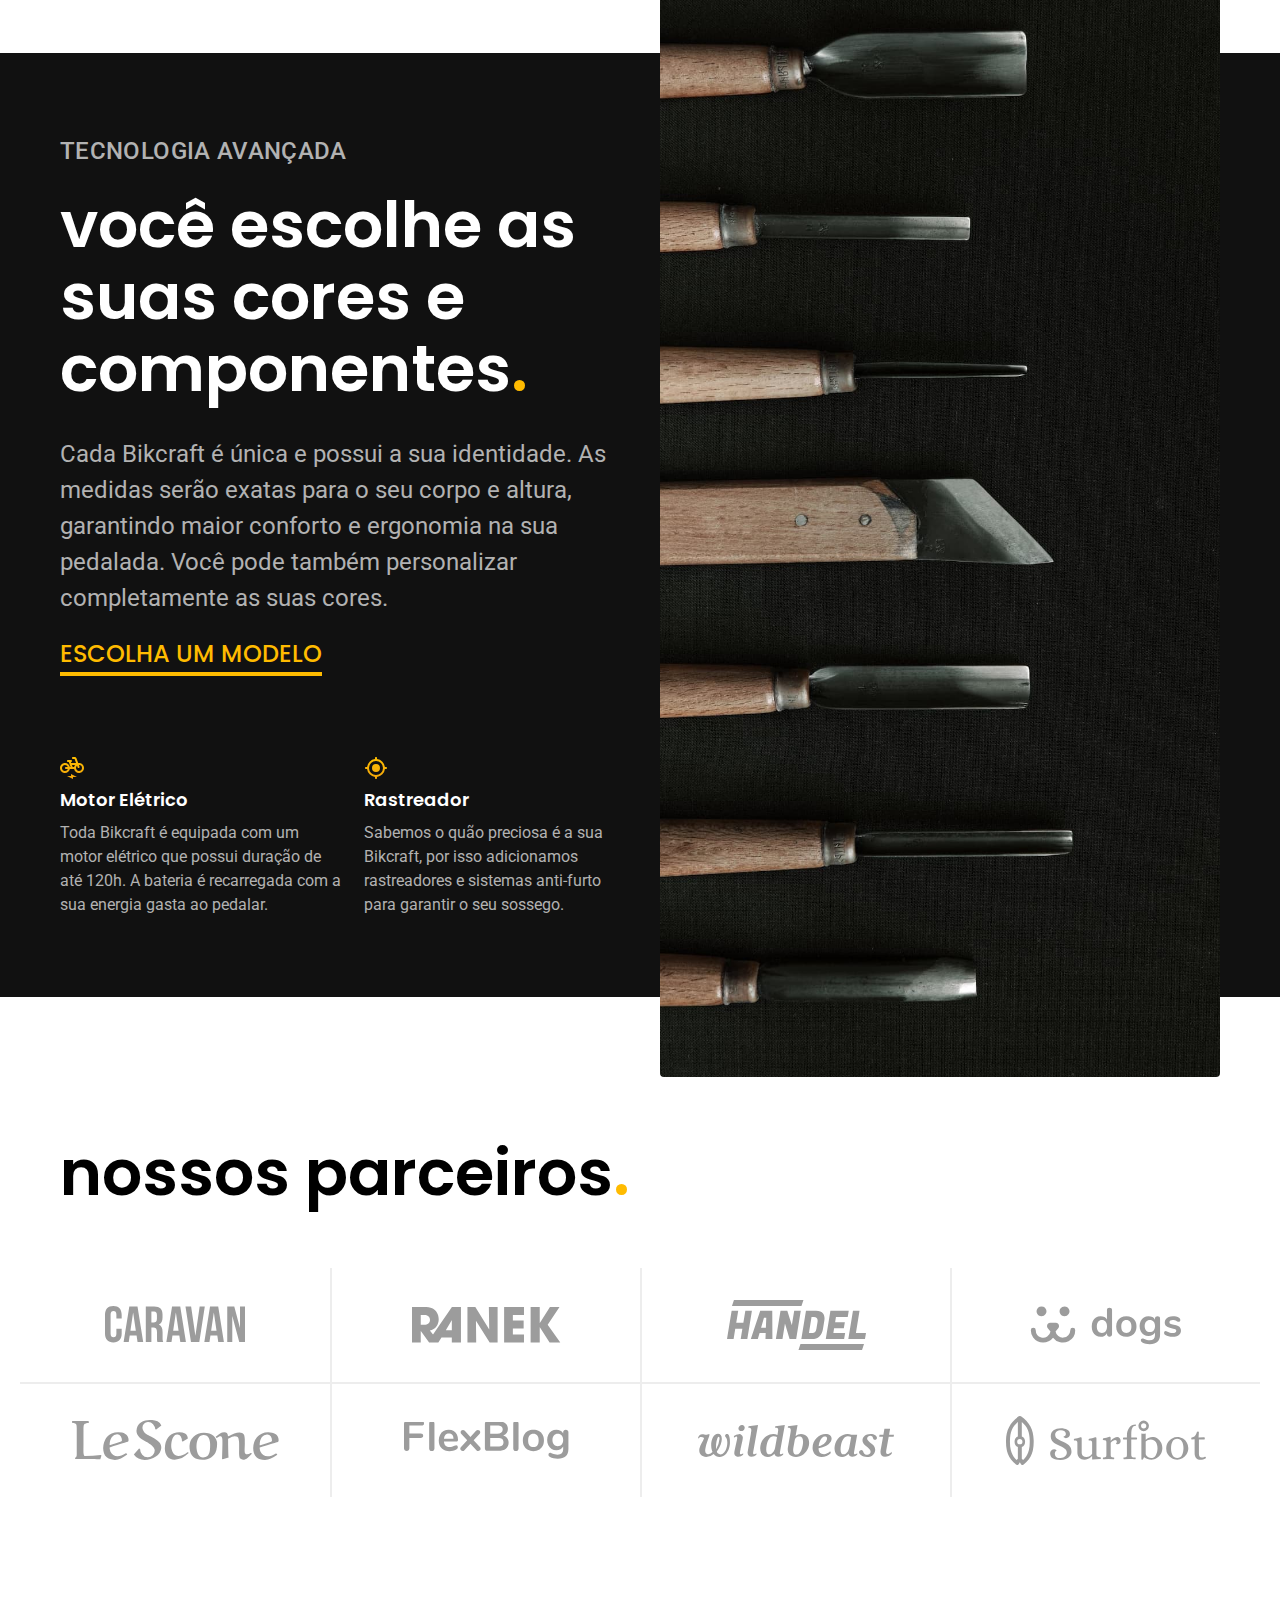
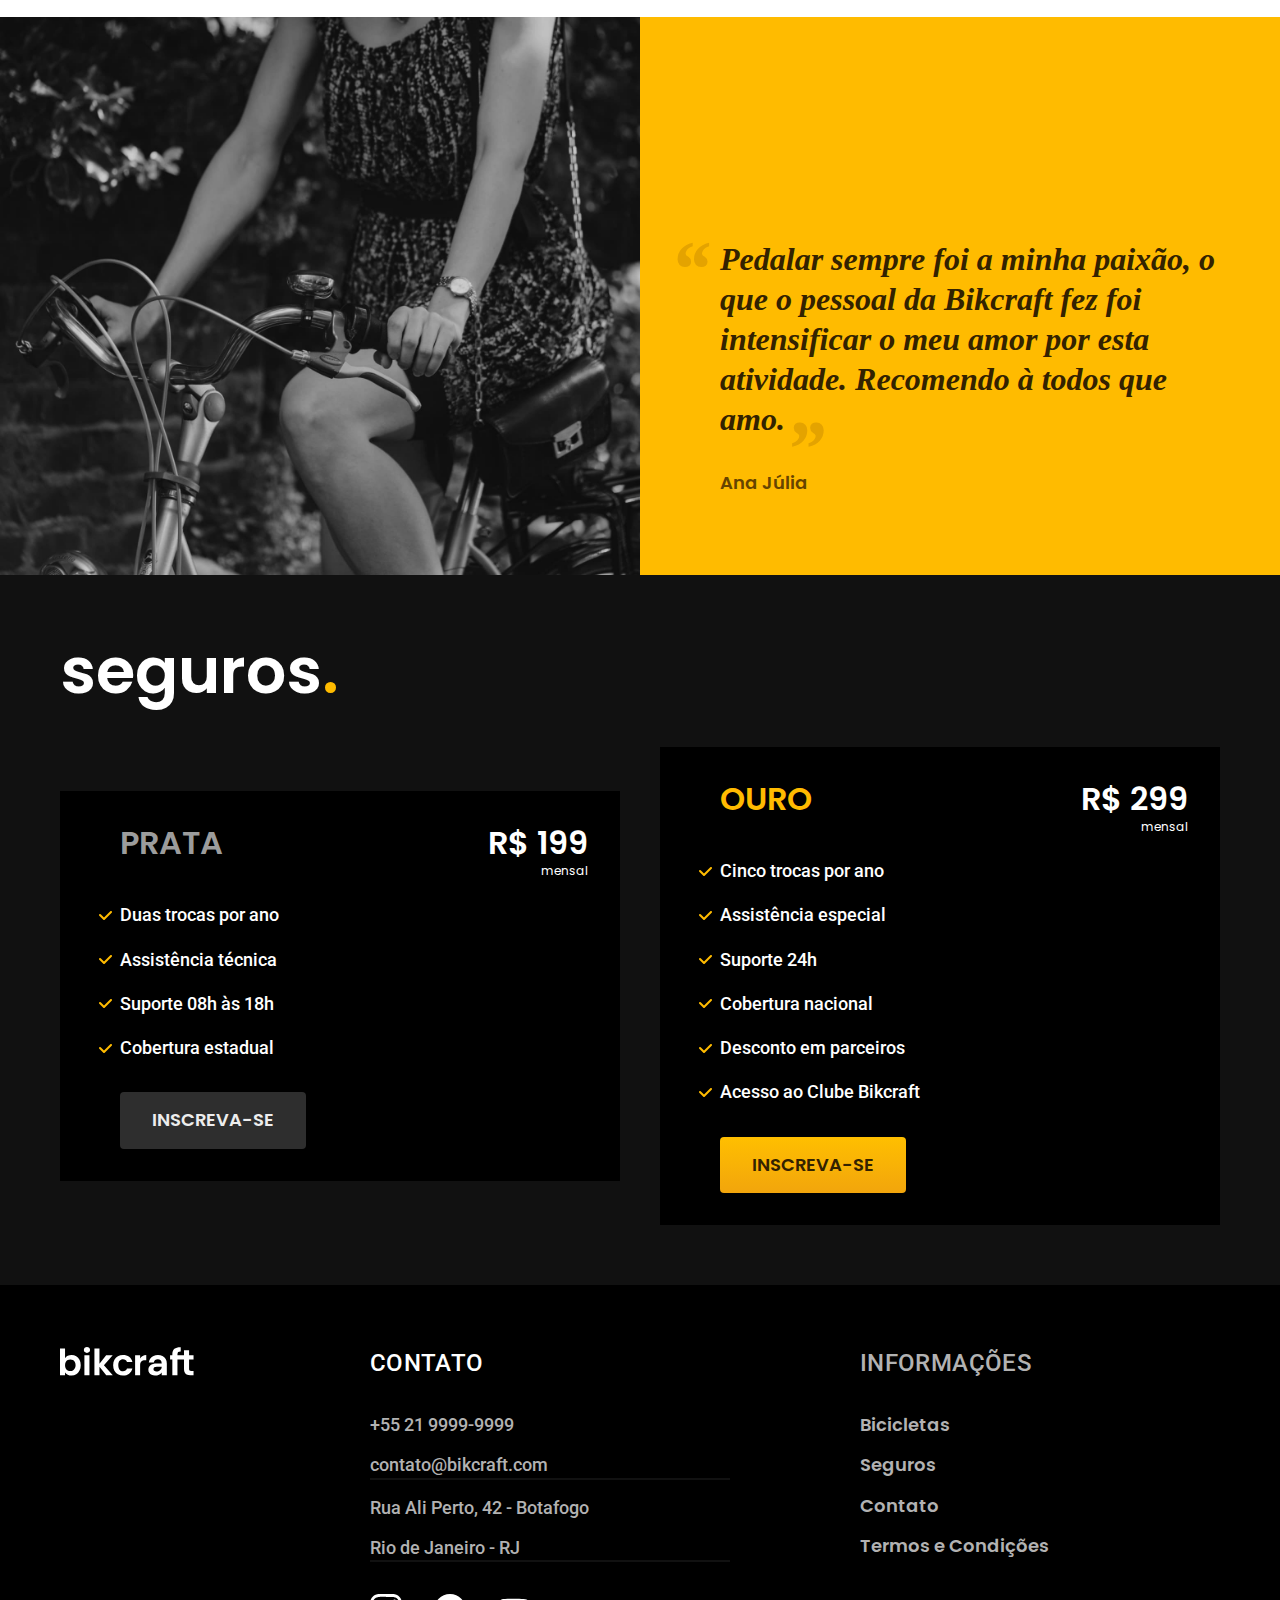
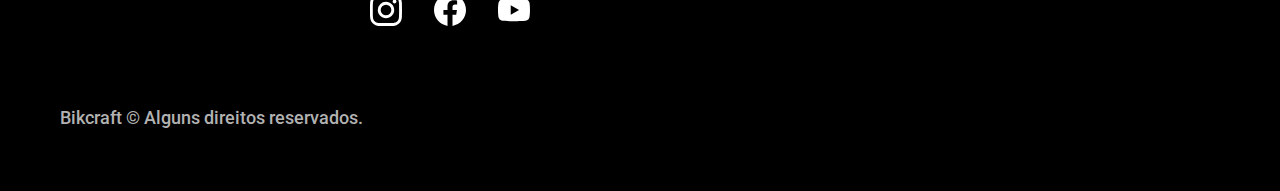
==== commit 92ef7cfa: "Add-page-contact" ====
--- a/index.html
+++ b/index.html
@@ -16,11 +16,7 @@
 
     <link rel="preconnect" href="https://fonts.googleapis.com">
     <link rel="preconnect" href="https://fonts.gstatic.com" crossorigin>
-    <link href="https://fonts.googleapis.com/css2?family=Merriweather:ital,wght@1,900&family=Poppins:wght@400;600&family=Roboto:wght@400;500&display=swap" rel="stylesheet">
-
-    <link rel="preconnect" href="https://fonts.googleapis.com">
-    <link rel="preconnect" href="https://fonts.gstatic.com" crossorigin>
-    <link href="https://fonts.googleapis.com/css2?family=Roboto:wght@400;500&display=swap" rel="stylesheet">
+    <link href="https://fonts.googleapis.com/css2?family=Poppins:wght@400;500;600&family=Roboto:wght@400;500&display=swap" rel="stylesheet">
 </head>
 <body>
     <header class="header-bg">
@@ -30,7 +26,7 @@
                 <ul class="header-menu font-1-m">
                     <li><a href="./bikes.html">Bicicletas</a></li>
                     <li><a href="./insurance.html">Seguros</a></li>
-                    <li><a href="#">Contato</a></li>
+                    <li><a href="./contact.html">Contato</a></li>
                 </ul>
             </nav>
         </div>
@@ -201,7 +197,7 @@
                     <ul class="font-1-m">
                         <li><a href="./bikes.html">Bicicletas</a></li>
                         <li><a href="./insurance.html">Seguros</a></li>
-                        <li><a href="#">Contato</a></li>
+                        <li><a href="./contact.html">Contato</a></li>
                         <li><a href="./terms.html">Termos e Condições</a></li>
                     </ul>
                 </nav>
--- a/css/style.css
+++ b/css/style.css
@@ -8,6 +8,7 @@
 @import './utilities/components.css';
 @import './utilities/typography.css';
 @import './utilities/color.css';
+@import './utilities/form.css';
 
 /*Home*/
 @import './home/introduction.css';
@@ -22,10 +23,13 @@
 /*Page-bikes*/
 @import '../css/page-bikes/page-bike.css';
 
-/*Seguros*/
+/*insurence*/
 @import './insurance/insurance.css';
 @import './insurance/benefits.css';
 @import './insurance/questions.css';
 
+/*Contact*/
+@import './contact/contact.css';
+
 /*Terms and conditions*/
 @import './terms/terms.css';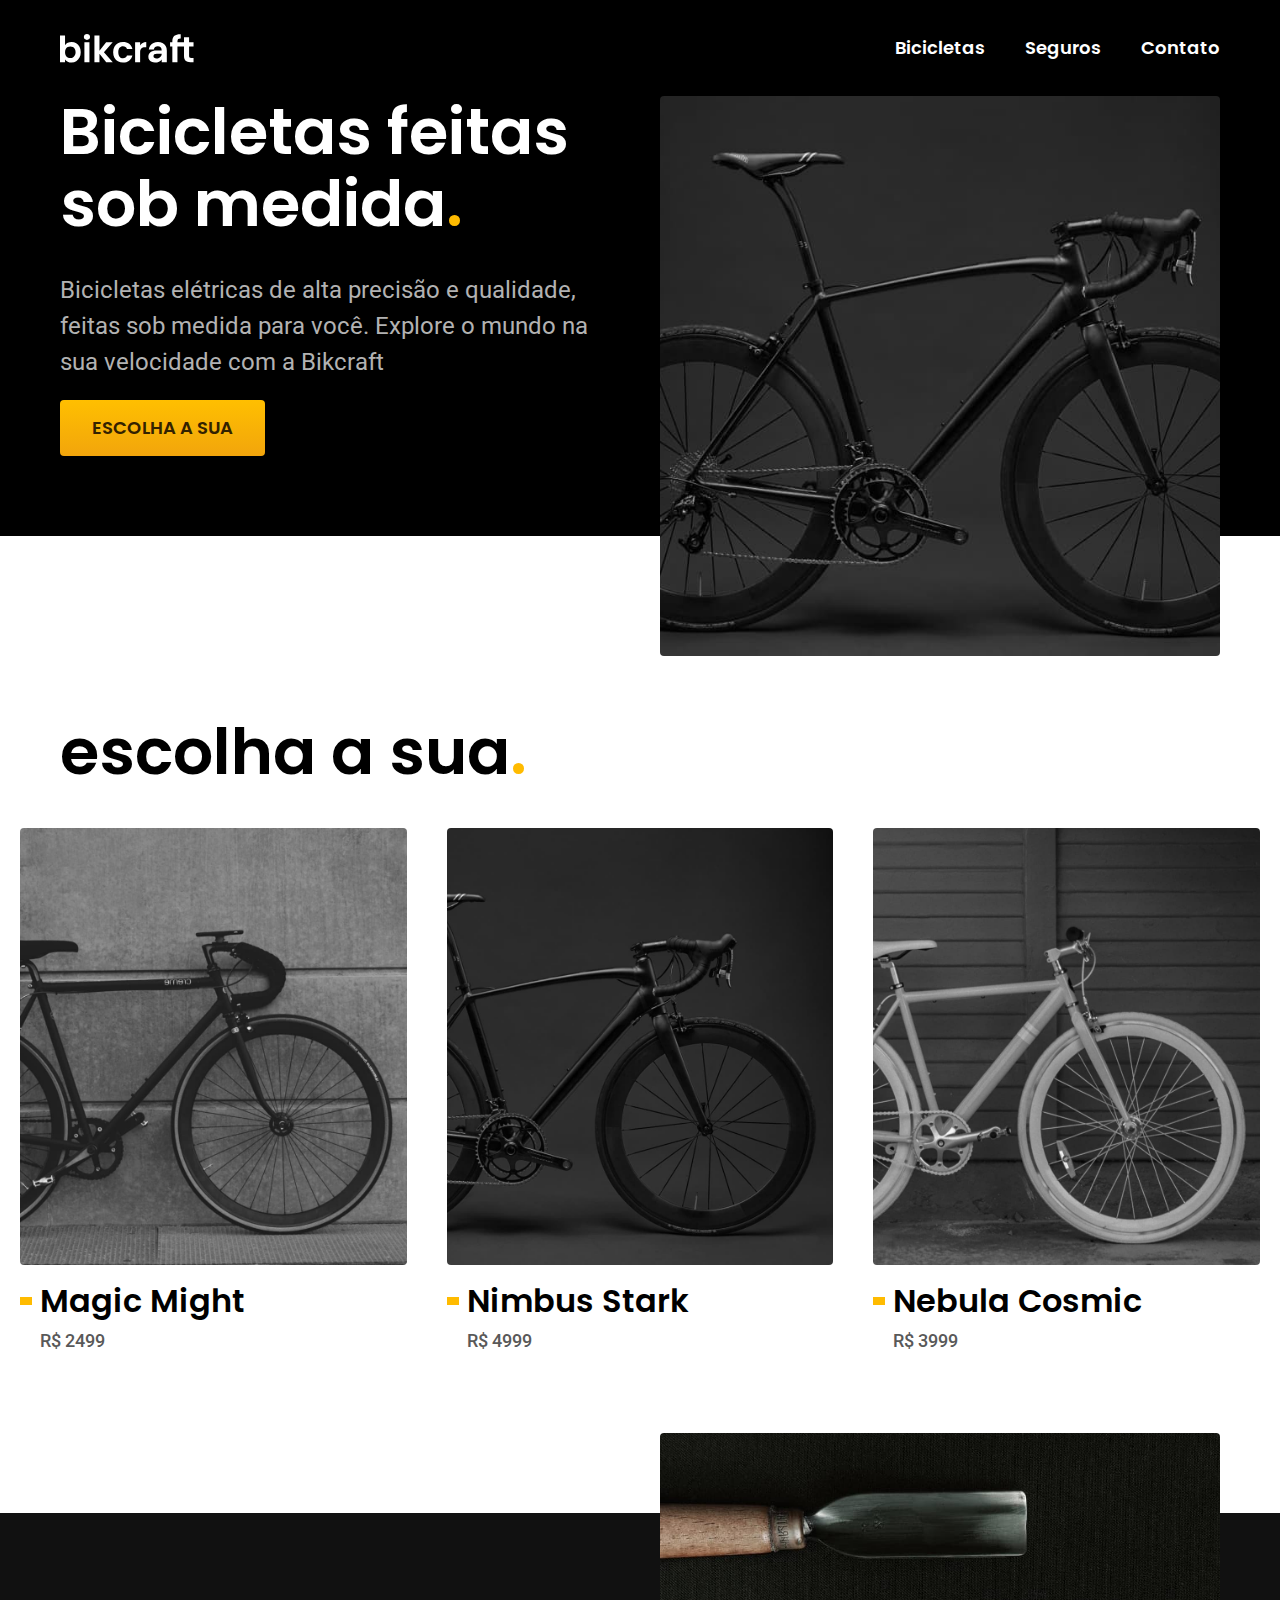
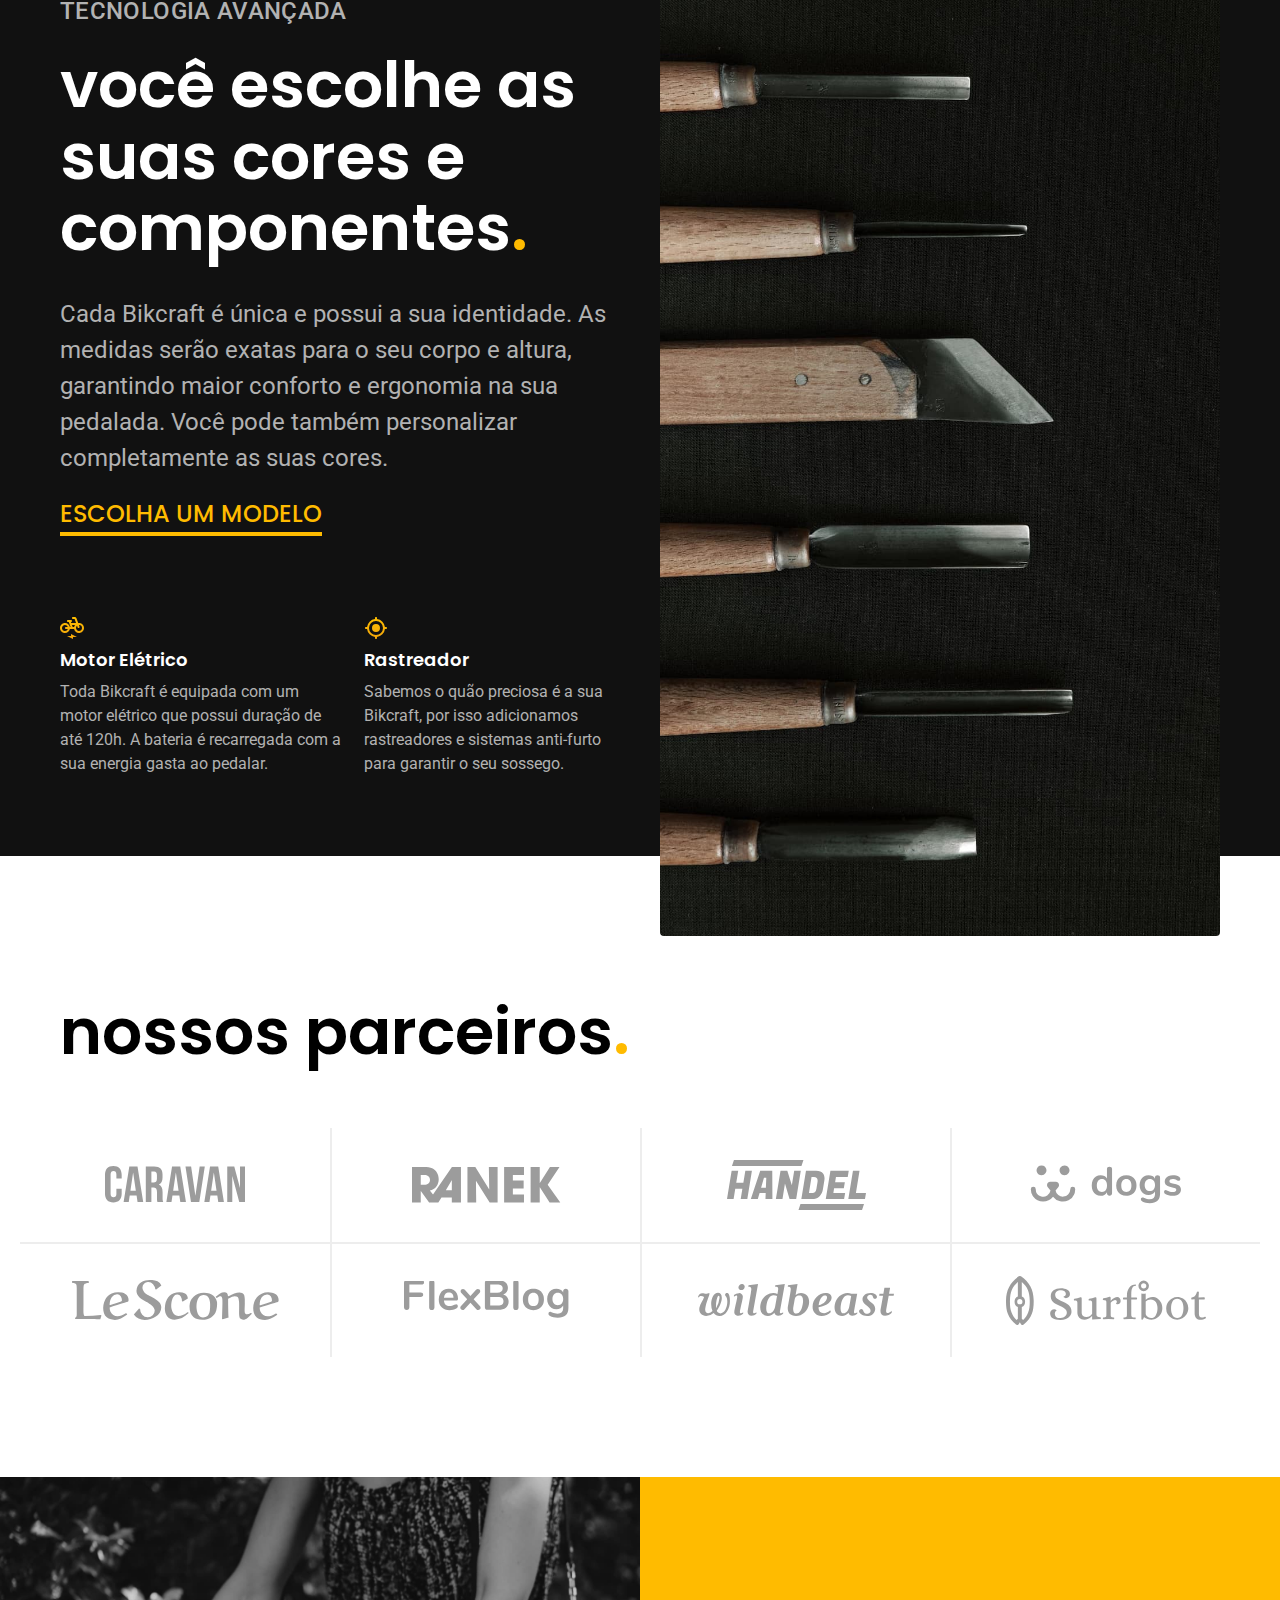
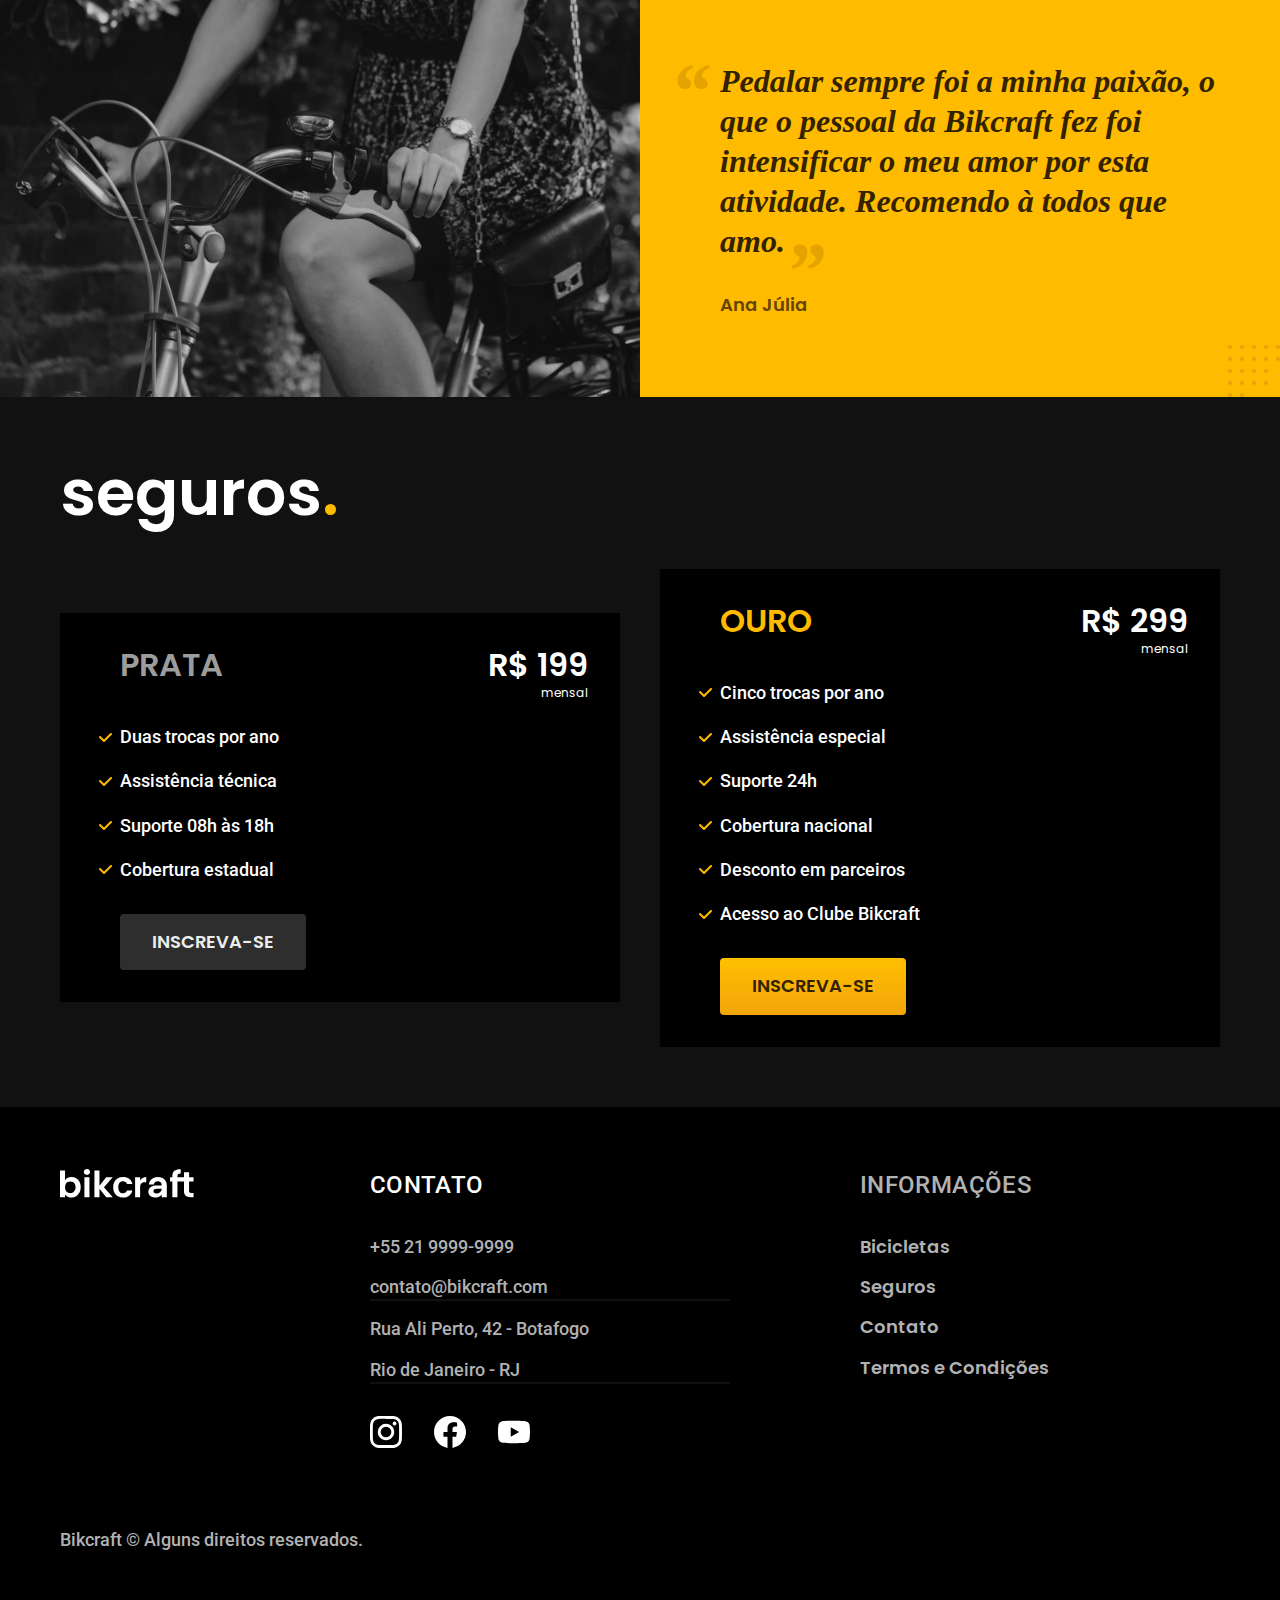
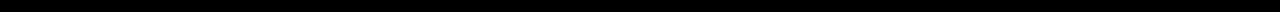
==== commit fc346986: "finished-project-html-css" ====
--- a/index.html
+++ b/index.html
@@ -11,7 +11,9 @@
 
     <meta name="description" content="Bicicleta elétrica de alta presisão e qualidade, sob medida para o cliente. explore o mundo na sua velocidade com a Bikcraft">
 
+    <link rel="preload" href="./css/style.css" as="style">
     <link rel="stylesheet" href="./css/style.css">
+
     <link rel="stylesheet" href=".css/global/header.css">
 
     <link rel="preconnect" href="https://fonts.googleapis.com">
@@ -39,9 +41,11 @@
                 <p class="font-2-l">Bicicletas elétricas de alta precisão e qualidade, feitas sob medida para você. Explore o mundo na sua velocidade com a Bikcraft</p>
                 <a class="button" href="./bikes.html">Escolha a sua</a>
             </div>
-            <div class="introduction-img">
+
+            <picture>
+                <source @media(max-width:800px) srcset="./img/bicicletas/nimbus.jpg">
                 <img src="./img/fotos/introducao.jpg" alt="bicicleta elétrica">
-            </div>
+            </picture>
         </div>
     </main>
 
@@ -148,7 +152,7 @@
                     <li>Suporte 08h às 18h</li>
                     <li>Cobertura estadual</li>
                 </ul>
-                <a class="button secondary" href="./orcamento.html">INSCREVA-SE</a>
+                <a class="button secondary" href="./budget.html">INSCREVA-SE</a>
             </div>
             <div class="insurance-items">
                 <h3 class="font-1-xl gold">OURO</h3>
@@ -162,7 +166,7 @@
                     <li>Desconto em parceiros</li>
                     <li>Acesso ao Clube Bikcraft</li>
                 </ul>
-                <a class="button" href="./orcamento.html">INSCREVA-SE</a>
+                <a class="button" href="./budget.html">INSCREVA-SE</a>
             </div>
         </div>
     </article>
--- a/css/style.css
+++ b/css/style.css
@@ -32,4 +32,7 @@
 @import './contact/contact.css';
 
 /*Terms and conditions*/
-@import './terms/terms.css';+@import './terms/terms.css';
+
+/*budget*/
+@import './budget/budget.css';--- a/css/style.css
+++ b/css/style.css
@@ -32,4 +32,7 @@
 @import './contact/contact.css';
 
 /*Terms and conditions*/
-@import './terms/terms.css';+@import './terms/terms.css';
+
+/*budget*/
+@import './budget/budget.css';